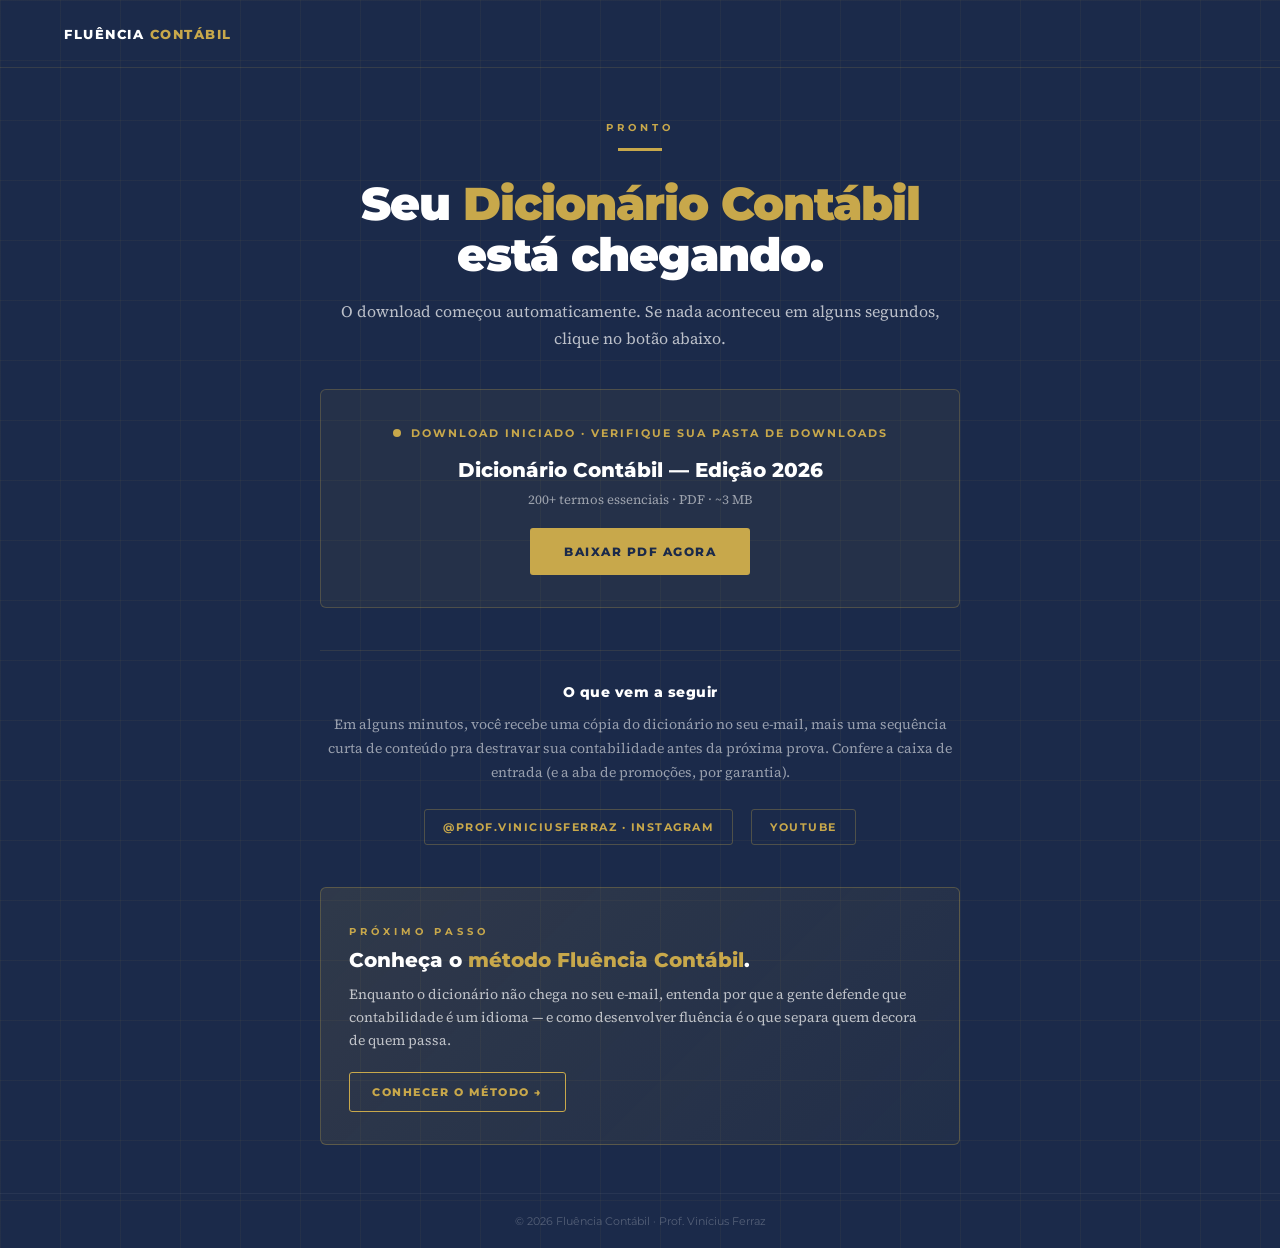
==== obrigado.html @ 4c520768 "Initial commit: LP dicionário contábil + página de obrigado" ====
<!DOCTYPE html>
<html lang="pt-BR">
<head>
<meta charset="UTF-8">
<meta name="viewport" content="width=device-width,initial-scale=1.0">
<meta name="robots" content="noindex,nofollow">
<title>Seu Dicionário Contábil — Download em andamento</title>
<link href="https://fonts.googleapis.com/css2?family=Montserrat:wght@400;500;600;700;800;900&family=Source+Serif+4:ital,wght@0,300;0,400;0,600;1,300;1,400&display=swap" rel="stylesheet">
<style>
:root{--azul:#1B2A4A;--azul-med:#2A3F6F;--dourado:#C8A84B;--dourado-esc:#A68A3E;--cream:#FBF6E9;--branco:#FFFFFF;}
*,*::before,*::after{margin:0;padding:0;box-sizing:border-box;}
html,body{height:100%;}
body{font-family:'Montserrat',sans-serif;background:var(--azul);color:var(--branco);min-height:100vh;display:flex;flex-direction:column;background-image:linear-gradient(rgba(200,168,75,0.05) 1px,transparent 1px),linear-gradient(90deg,rgba(200,168,75,0.05) 1px,transparent 1px);background-size:60px 60px;}
@keyframes blink{0%,100%{opacity:1}50%{opacity:0.3}}
@keyframes spin{to{transform:rotate(360deg)}}
header{padding:24px 5%;border-bottom:1px solid rgba(200,168,75,0.15);}
header strong{font-size:13px;font-weight:800;letter-spacing:1.5px;text-transform:uppercase;}
header span{color:var(--dourado);}
main{flex:1;display:flex;align-items:center;justify-content:center;padding:48px 5%;}
.box{max-width:640px;width:100%;text-align:center;}
.lbl{display:inline-block;font-size:10px;font-weight:700;letter-spacing:4px;text-transform:uppercase;color:var(--dourado);margin-bottom:14px;}
.bar{width:44px;height:3px;background:var(--dourado);margin:0 auto 28px;}
h1{font-size:clamp(28px,4vw,46px);font-weight:900;line-height:1.1;letter-spacing:-1px;margin-bottom:18px;}
h1 em{font-style:normal;color:var(--dourado);}
.lead{font-size:16px;line-height:1.7;color:rgba(255,255,255,0.7);font-family:'Source Serif 4',serif;margin-bottom:36px;}
.dl-card{background:rgba(200,168,75,0.06);border:1px solid rgba(200,168,75,0.25);border-radius:6px;padding:32px 28px;margin-bottom:36px;}
.dl-status{display:inline-flex;align-items:center;gap:10px;font-size:11px;font-weight:700;letter-spacing:2px;text-transform:uppercase;color:var(--dourado);margin-bottom:18px;}
.spinner{width:14px;height:14px;border:2px solid rgba(200,168,75,0.3);border-top-color:var(--dourado);border-radius:50%;animation:spin 0.7s linear infinite;}
.dot{width:8px;height:8px;background:var(--dourado);border-radius:50%;animation:blink 1.2s infinite;}
.dl-card h2{font-size:20px;font-weight:800;margin-bottom:8px;}
.dl-card p{font-size:13px;color:rgba(255,255,255,0.55);font-family:'Source Serif 4',serif;line-height:1.6;}
.btn{display:inline-block;background:var(--dourado);color:var(--azul);padding:14px 32px;font-size:12px;font-weight:800;letter-spacing:1.5px;text-transform:uppercase;text-decoration:none;border-radius:3px;border:2px solid var(--dourado);transition:all 0.2s;margin-top:18px;cursor:pointer;}
.btn:hover{background:var(--dourado-esc);border-color:var(--dourado-esc);transform:translateY(-2px);box-shadow:0 8px 24px rgba(200,168,75,0.3);}
.next{margin-top:42px;padding-top:32px;border-top:1px solid rgba(200,168,75,0.12);}
.next h3{font-size:14px;font-weight:800;letter-spacing:0.5px;margin-bottom:12px;color:var(--branco);}
.next p{font-size:14px;line-height:1.7;color:rgba(255,255,255,0.55);font-family:'Source Serif 4',serif;}
.socials{margin-top:24px;display:flex;justify-content:center;gap:18px;}
.socials a{font-size:11px;font-weight:700;letter-spacing:1.5px;text-transform:uppercase;color:var(--dourado);text-decoration:none;border:1px solid rgba(200,168,75,0.3);padding:10px 18px;border-radius:3px;transition:all 0.2s;}
.socials a:hover{background:rgba(200,168,75,0.1);}
.method{margin-top:42px;padding:32px 28px;background:linear-gradient(135deg,rgba(200,168,75,0.12) 0%,rgba(200,168,75,0.04) 100%);border:1px solid rgba(200,168,75,0.3);border-radius:6px;text-align:left;}
.method .lbl{margin-bottom:10px;}
.method h3{font-size:20px;font-weight:800;line-height:1.25;margin-bottom:10px;color:var(--branco);}
.method h3 em{font-style:normal;color:var(--dourado);}
.method p{font-size:14px;line-height:1.65;color:rgba(255,255,255,0.7);font-family:'Source Serif 4',serif;margin-bottom:20px;}
.method .btn-o{display:inline-flex;align-items:center;gap:10px;background:transparent;color:var(--dourado);padding:12px 22px;font-size:11px;font-weight:800;letter-spacing:1.5px;text-transform:uppercase;text-decoration:none;border-radius:3px;border:1.5px solid var(--dourado);transition:all 0.2s;font-family:'Montserrat',sans-serif;}
.method .btn-o:hover{background:var(--dourado);color:var(--azul);transform:translateY(-2px);box-shadow:0 8px 20px rgba(200,168,75,0.25);}
footer{padding:20px 5%;text-align:center;font-size:11px;color:rgba(255,255,255,0.25);border-top:1px solid rgba(255,255,255,0.05);}
</style>
</head>
<body>

<header>
  <strong>Fluência <span>Contábil</span></strong>
</header>

<main>
  <div class="box">
    <span class="lbl">Pronto</span>
    <div class="bar"></div>
    <h1>Seu <em>Dicionário Contábil</em> está chegando.</h1>
    <p class="lead">O download começou automaticamente. Se nada aconteceu em alguns segundos, clique no botão abaixo.</p>

    <div class="dl-card">
      <div class="dl-status" id="status"><span class="spinner"></span>Iniciando download...</div>
      <h2>Dicionário Contábil — Edição 2026</h2>
      <p>200+ termos essenciais · PDF · ~3 MB</p>
      <a id="dl" class="btn" href="Dicionario_Contabil_Fluencia.pdf" download="Dicionario_Contabil_Fluencia.pdf">Baixar PDF agora</a>
    </div>

    <div class="next">
      <h3>O que vem a seguir</h3>
      <p>Em alguns minutos, você recebe uma cópia do dicionário no seu e-mail, mais uma sequência curta de conteúdo pra destravar sua contabilidade antes da próxima prova. Confere a caixa de entrada (e a aba de promoções, por garantia).</p>
      <div class="socials">
        <a href="https://www.instagram.com/prof.viniciusferraz" target="_blank" rel="noopener">@prof.viniciusferraz · Instagram</a>
        <a href="https://www.youtube.com/@prof.viniciusferraz" target="_blank" rel="noopener">YouTube</a>
      </div>
    </div>

    <div class="method">
      <span class="lbl">Próximo passo</span>
      <h3>Conheça o <em>método Fluência Contábil</em>.</h3>
      <p>Enquanto o dicionário não chega no seu e-mail, entenda por que a gente defende que contabilidade é um idioma — e como desenvolver fluência é o que separa quem decora de quem passa.</p>
      <a href="https://fluenciacontabil.com.br/" target="_blank" rel="noopener" class="btn-o">Conhecer o método →</a>
    </div>
  </div>
</main>

<footer>© 2026 Fluência Contábil · Prof. Vinícius Ferraz</footer>

<script>
/* Dispara o download automaticamente após 600ms (dá tempo da página renderizar) */
window.addEventListener('load', function(){
  setTimeout(function(){
    var dl = document.getElementById('dl');
    if (!dl) return;
    /* clique programático no link com atributo download */
    dl.click();
    var s = document.getElementById('status');
    if (s) s.innerHTML = '<span class="dot"></span>Download iniciado · Verifique sua pasta de Downloads';
  }, 600);
});

/* Tracking opcional (Pixel/GA) — confirma a conversão na página de obrigado */
try { if (window.fbq) fbq('track', 'CompleteRegistration'); } catch(e){}
try { if (window.gtag) gtag('event', 'sign_up', {method:'LP_Dicionario'}); } catch(e){}
</script>

</body>
</html>
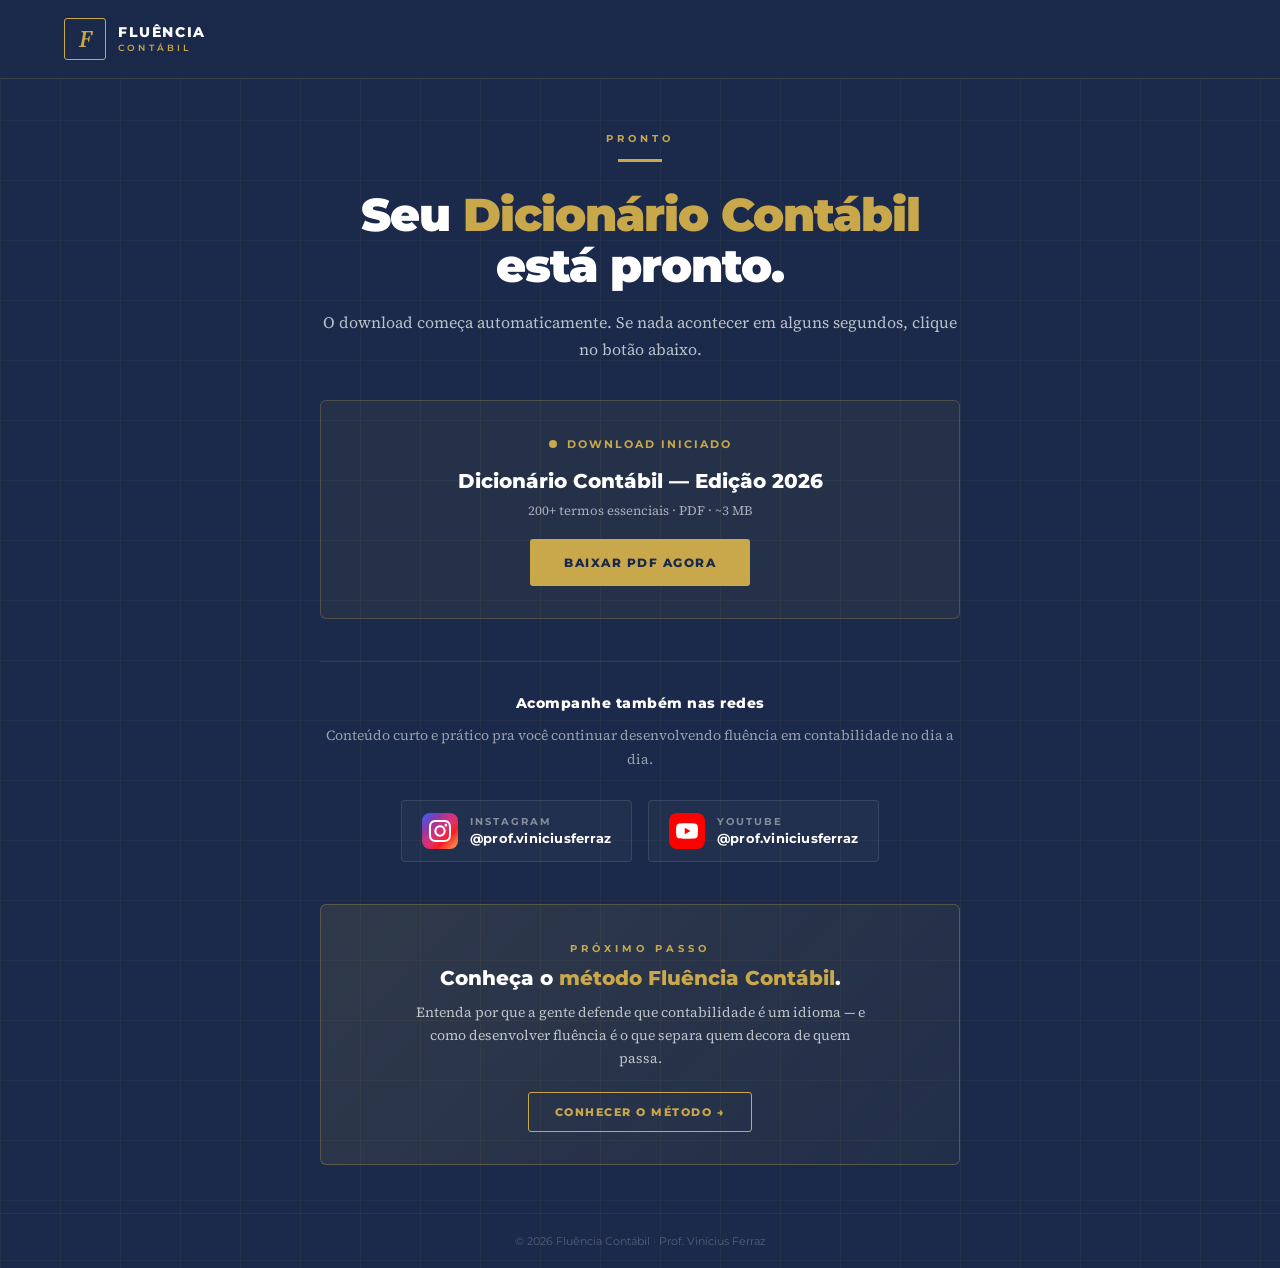
==== commit fccb7f6c: "Rework obrigado.html: novo header, CTA WhatsApp pós-download, sociais melhores e PDF placeholder" ====
--- a/obrigado.html
+++ b/obrigado.html
@@ -13,9 +13,16 @@
 body{font-family:'Montserrat',sans-serif;background:var(--azul);color:var(--branco);min-height:100vh;display:flex;flex-direction:column;background-image:linear-gradient(rgba(200,168,75,0.05) 1px,transparent 1px),linear-gradient(90deg,rgba(200,168,75,0.05) 1px,transparent 1px);background-size:60px 60px;}
 @keyframes blink{0%,100%{opacity:1}50%{opacity:0.3}}
 @keyframes spin{to{transform:rotate(360deg)}}
-header{padding:24px 5%;border-bottom:1px solid rgba(200,168,75,0.15);}
-header strong{font-size:13px;font-weight:800;letter-spacing:1.5px;text-transform:uppercase;}
-header span{color:var(--dourado);}
+@keyframes fadeSwap{from{opacity:0;transform:translateY(8px)}to{opacity:1;transform:translateY(0)}}
+
+/* ── HEADER (logo igual ao da LP principal) ── */
+header{background:rgba(27,42,74,0.98);backdrop-filter:blur(12px);border-bottom:1px solid rgba(200,168,75,0.2);padding:18px 5%;display:flex;align-items:center;}
+.logo{text-decoration:none;display:flex;align-items:center;gap:12px;}
+.logo-mark{width:42px;height:42px;background:var(--azul);border:1.5px solid var(--dourado);border-radius:3px;display:flex;align-items:center;justify-content:center;font-family:'Source Serif 4',serif;font-weight:600;font-style:italic;color:var(--dourado);font-size:24px;line-height:1;}
+.logo-txt{display:flex;flex-direction:column;line-height:1.1;}
+.logo-txt .n1{font-size:14px;font-weight:800;letter-spacing:1.6px;text-transform:uppercase;color:var(--branco);}
+.logo-txt .n2{font-size:9px;font-weight:600;letter-spacing:3.2px;text-transform:uppercase;color:var(--dourado);margin-top:3px;}
+
 main{flex:1;display:flex;align-items:center;justify-content:center;padding:48px 5%;}
 .box{max-width:640px;width:100%;text-align:center;}
 .lbl{display:inline-block;font-size:10px;font-weight:700;letter-spacing:4px;text-transform:uppercase;color:var(--dourado);margin-bottom:14px;}
@@ -23,63 +30,140 @@
 h1{font-size:clamp(28px,4vw,46px);font-weight:900;line-height:1.1;letter-spacing:-1px;margin-bottom:18px;}
 h1 em{font-style:normal;color:var(--dourado);}
 .lead{font-size:16px;line-height:1.7;color:rgba(255,255,255,0.7);font-family:'Source Serif 4',serif;margin-bottom:36px;}
-.dl-card{background:rgba(200,168,75,0.06);border:1px solid rgba(200,168,75,0.25);border-radius:6px;padding:32px 28px;margin-bottom:36px;}
-.dl-status{display:inline-flex;align-items:center;gap:10px;font-size:11px;font-weight:700;letter-spacing:2px;text-transform:uppercase;color:var(--dourado);margin-bottom:18px;}
+
+/* ── CARD (dois estados: download e whatsapp) ── */
+.card{background:rgba(200,168,75,0.06);border:1px solid rgba(200,168,75,0.25);border-radius:6px;padding:32px 28px;margin-bottom:36px;animation:fadeSwap 0.4s ease;}
+.card.hidden{display:none;}
+.card-status{display:inline-flex;align-items:center;gap:10px;font-size:11px;font-weight:700;letter-spacing:2px;text-transform:uppercase;color:var(--dourado);margin-bottom:18px;}
 .spinner{width:14px;height:14px;border:2px solid rgba(200,168,75,0.3);border-top-color:var(--dourado);border-radius:50%;animation:spin 0.7s linear infinite;}
 .dot{width:8px;height:8px;background:var(--dourado);border-radius:50%;animation:blink 1.2s infinite;}
-.dl-card h2{font-size:20px;font-weight:800;margin-bottom:8px;}
-.dl-card p{font-size:13px;color:rgba(255,255,255,0.55);font-family:'Source Serif 4',serif;line-height:1.6;}
+.check{width:16px;height:16px;color:var(--dourado);}
+.card h2{font-size:20px;font-weight:800;margin-bottom:8px;}
+.card h2 em{font-style:normal;color:var(--dourado);}
+.card p{font-size:13px;color:rgba(255,255,255,0.6);font-family:'Source Serif 4',serif;line-height:1.6;}
 .btn{display:inline-block;background:var(--dourado);color:var(--azul);padding:14px 32px;font-size:12px;font-weight:800;letter-spacing:1.5px;text-transform:uppercase;text-decoration:none;border-radius:3px;border:2px solid var(--dourado);transition:all 0.2s;margin-top:18px;cursor:pointer;}
 .btn:hover{background:var(--dourado-esc);border-color:var(--dourado-esc);transform:translateY(-2px);box-shadow:0 8px 24px rgba(200,168,75,0.3);}
+
+/* Estado WhatsApp (segundo card) */
+#wppCard{background:linear-gradient(135deg,rgba(37,211,102,0.10) 0%,rgba(200,168,75,0.05) 100%);border-color:rgba(37,211,102,0.4);}
+#wppCard .card-status{color:#25D366;}
+.wpp-ico{width:56px;height:56px;margin:0 auto 18px;background:#25D366;border-radius:50%;display:flex;align-items:center;justify-content:center;box-shadow:0 8px 24px rgba(37,211,102,0.35);}
+.wpp-ico svg{width:32px;height:32px;color:#fff;}
+#wppCard h2{font-size:22px;line-height:1.3;margin-bottom:12px;}
+#wppCard p{font-size:14px;color:rgba(255,255,255,0.72);margin-bottom:8px;}
+.wpp-btn{display:inline-flex;align-items:center;gap:12px;background:#25D366;color:#fff;padding:15px 30px;font-size:13px;font-weight:800;letter-spacing:1px;text-transform:uppercase;text-decoration:none;border-radius:3px;border:2px solid #25D366;transition:all 0.2s;margin-top:20px;}
+.wpp-btn:hover{background:#1ebe57;border-color:#1ebe57;transform:translateY(-2px);box-shadow:0 10px 28px rgba(37,211,102,0.35);}
+.wpp-btn svg{width:18px;height:18px;}
+.wpp-skip{display:block;margin-top:14px;font-size:11px;color:rgba(255,255,255,0.35);text-decoration:none;letter-spacing:1px;text-transform:uppercase;transition:color 0.2s;}
+.wpp-skip:hover{color:rgba(255,255,255,0.65);}
+
+/* ── NEXT / SOCIAIS ── */
 .next{margin-top:42px;padding-top:32px;border-top:1px solid rgba(200,168,75,0.12);}
 .next h3{font-size:14px;font-weight:800;letter-spacing:0.5px;margin-bottom:12px;color:var(--branco);}
 .next p{font-size:14px;line-height:1.7;color:rgba(255,255,255,0.55);font-family:'Source Serif 4',serif;}
-.socials{margin-top:24px;display:flex;justify-content:center;gap:18px;}
-.socials a{font-size:11px;font-weight:700;letter-spacing:1.5px;text-transform:uppercase;color:var(--dourado);text-decoration:none;border:1px solid rgba(200,168,75,0.3);padding:10px 18px;border-radius:3px;transition:all 0.2s;}
-.socials a:hover{background:rgba(200,168,75,0.1);}
-.method{margin-top:42px;padding:32px 28px;background:linear-gradient(135deg,rgba(200,168,75,0.12) 0%,rgba(200,168,75,0.04) 100%);border:1px solid rgba(200,168,75,0.3);border-radius:6px;text-align:left;}
+
+.socials{margin-top:28px;display:flex;justify-content:center;gap:16px;flex-wrap:wrap;}
+.social-btn{display:inline-flex;align-items:center;gap:12px;padding:12px 20px;border-radius:4px;background:rgba(255,255,255,0.03);border:1px solid rgba(255,255,255,0.1);text-decoration:none;transition:all 0.25s;min-width:210px;}
+.social-btn:hover{transform:translateY(-3px);background:rgba(255,255,255,0.06);box-shadow:0 10px 28px rgba(0,0,0,0.28);}
+.social-ico{width:36px;height:36px;border-radius:8px;display:flex;align-items:center;justify-content:center;flex-shrink:0;}
+.social-ico svg{width:22px;height:22px;color:#fff;}
+.social-ico.ig{background:linear-gradient(135deg,#405DE6 0%,#5851DB 12%,#833AB4 24%,#C13584 40%,#E1306C 56%,#FD1D1D 70%,#F56040 84%,#FCAF45 100%);}
+.social-ico.yt{background:#FF0000;}
+.social-txt{display:flex;flex-direction:column;text-align:left;line-height:1.2;}
+.social-net{font-size:10px;font-weight:700;letter-spacing:2px;text-transform:uppercase;color:rgba(255,255,255,0.45);}
+.social-handle{font-size:13px;font-weight:700;color:var(--branco);margin-top:3px;letter-spacing:0.2px;}
+.social-btn:hover .social-handle{color:var(--dourado);}
+
+/* ── MÉTODO ── */
+.method{margin-top:42px;padding:32px 28px;background:linear-gradient(135deg,rgba(200,168,75,0.12) 0%,rgba(200,168,75,0.04) 100%);border:1px solid rgba(200,168,75,0.3);border-radius:6px;text-align:center;}
 .method .lbl{margin-bottom:10px;}
-.method h3{font-size:20px;font-weight:800;line-height:1.25;margin-bottom:10px;color:var(--branco);}
+.method h3{font-size:20px;font-weight:800;line-height:1.3;margin-bottom:10px;color:var(--branco);}
 .method h3 em{font-style:normal;color:var(--dourado);}
-.method p{font-size:14px;line-height:1.65;color:rgba(255,255,255,0.7);font-family:'Source Serif 4',serif;margin-bottom:20px;}
-.method .btn-o{display:inline-flex;align-items:center;gap:10px;background:transparent;color:var(--dourado);padding:12px 22px;font-size:11px;font-weight:800;letter-spacing:1.5px;text-transform:uppercase;text-decoration:none;border-radius:3px;border:1.5px solid var(--dourado);transition:all 0.2s;font-family:'Montserrat',sans-serif;}
+.method p{font-size:14px;line-height:1.65;color:rgba(255,255,255,0.7);font-family:'Source Serif 4',serif;margin:0 auto 22px;max-width:460px;}
+.method .btn-o{display:inline-flex;align-items:center;gap:10px;background:transparent;color:var(--dourado);padding:12px 26px;font-size:11px;font-weight:800;letter-spacing:1.5px;text-transform:uppercase;text-decoration:none;border-radius:3px;border:1.5px solid var(--dourado);transition:all 0.2s;font-family:'Montserrat',sans-serif;}
 .method .btn-o:hover{background:var(--dourado);color:var(--azul);transform:translateY(-2px);box-shadow:0 8px 20px rgba(200,168,75,0.25);}
+
 footer{padding:20px 5%;text-align:center;font-size:11px;color:rgba(255,255,255,0.25);border-top:1px solid rgba(255,255,255,0.05);}
+
+/* ── MOBILE ── */
+@media(max-width:600px){
+  header{padding:14px 5%;}
+  .logo-mark{width:38px;height:38px;font-size:22px;}
+  .logo-txt .n1{font-size:12px;}
+  .logo-txt .n2{font-size:8px;}
+  .socials{flex-direction:column;align-items:center;}
+  .social-btn{width:100%;max-width:260px;}
+  .card,.method{padding:26px 20px;}
+}
 </style>
 </head>
 <body>
 
 <header>
-  <strong>Fluência <span>Contábil</span></strong>
+  <a class="logo" href="https://fluenciacontabil.com.br" target="_blank" rel="noopener">
+    <div class="logo-mark">F</div>
+    <div class="logo-txt">
+      <span class="n1">Fluência</span>
+      <span class="n2">Contábil</span>
+    </div>
+  </a>
 </header>
 
 <main>
   <div class="box">
     <span class="lbl">Pronto</span>
     <div class="bar"></div>
-    <h1>Seu <em>Dicionário Contábil</em> está chegando.</h1>
-    <p class="lead">O download começou automaticamente. Se nada aconteceu em alguns segundos, clique no botão abaixo.</p>
-
-    <div class="dl-card">
-      <div class="dl-status" id="status"><span class="spinner"></span>Iniciando download...</div>
+    <h1>Seu <em>Dicionário Contábil</em> está pronto.</h1>
+    <p class="lead">O download começa automaticamente. Se nada acontecer em alguns segundos, clique no botão abaixo.</p>
+
+    <!-- ESTADO 1: Download -->
+    <div class="card" id="dlCard">
+      <div class="card-status" id="status"><span class="spinner"></span>Iniciando download...</div>
       <h2>Dicionário Contábil — Edição 2026</h2>
       <p>200+ termos essenciais · PDF · ~3 MB</p>
       <a id="dl" class="btn" href="Dicionario_Contabil_Fluencia.pdf" download="Dicionario_Contabil_Fluencia.pdf">Baixar PDF agora</a>
     </div>
 
+    <!-- ESTADO 2: WhatsApp (substitui o card de download após baixar) -->
+    <div class="card hidden" id="wppCard">
+      <div class="card-status"><svg class="check" viewBox="0 0 24 24" fill="none" stroke="currentColor" stroke-width="3"><path d="M5 13l4 4L19 7"/></svg>Download concluído</div>
+      <div class="wpp-ico">
+        <svg viewBox="0 0 24 24" fill="currentColor"><path d="M17.472 14.382c-.297-.149-1.758-.867-2.03-.967-.273-.099-.471-.148-.67.15-.197.297-.767.966-.94 1.164-.173.199-.347.223-.644.075-.297-.15-1.255-.463-2.39-1.475-.883-.788-1.48-1.761-1.653-2.059-.173-.297-.018-.458.13-.606.134-.133.298-.347.446-.52.15-.174.2-.298.3-.497.099-.198.05-.371-.025-.52-.075-.149-.669-1.612-.916-2.207-.242-.579-.487-.5-.67-.51-.173-.008-.371-.01-.57-.01-.198 0-.52.074-.792.372-.272.297-1.04 1.016-1.04 2.479 0 1.462 1.065 2.875 1.213 3.074.149.198 2.096 3.2 5.077 4.487.709.306 1.262.489 1.694.625.712.227 1.36.195 1.871.118.571-.085 1.758-.719 2.006-1.413.248-.694.248-1.289.173-1.413-.074-.124-.272-.198-.57-.347m-5.421 7.403h-.004a9.87 9.87 0 01-5.031-1.378l-.361-.214-3.741.982.998-3.648-.235-.374a9.86 9.86 0 01-1.51-5.26c.001-5.45 4.436-9.884 9.888-9.884 2.64 0 5.122 1.03 6.988 2.898a9.825 9.825 0 012.893 6.994c-.003 5.45-4.437 9.884-9.885 9.884m8.413-18.297A11.815 11.815 0 0012.05 0C5.495 0 .16 5.335.157 11.892c0 2.096.547 4.142 1.588 5.945L.057 24l6.305-1.654a11.882 11.882 0 005.683 1.448h.005c6.554 0 11.89-5.335 11.893-11.893a11.821 11.821 0 00-3.48-8.413"/></svg>
+      </div>
+      <h2>Quer entrar no grupo <em>exclusivo</em> do lançamento?</h2>
+      <p>Vou abrir uma turma nova em breve. No grupo do WhatsApp você recebe antes de todo mundo as condições especiais, os bônus e a data de abertura das inscrições.</p>
+      <a class="wpp-btn" href="https://chat.whatsapp.com/KWIP2oAR7KgCSAPW1Lqgtm" target="_blank" rel="noopener">
+        <svg viewBox="0 0 24 24" fill="currentColor"><path d="M17.472 14.382c-.297-.149-1.758-.867-2.03-.967-.273-.099-.471-.148-.67.15-.197.297-.767.966-.94 1.164-.173.199-.347.223-.644.075-.297-.15-1.255-.463-2.39-1.475-.883-.788-1.48-1.761-1.653-2.059-.173-.297-.018-.458.13-.606.134-.133.298-.347.446-.52.15-.174.2-.298.3-.497.099-.198.05-.371-.025-.52-.075-.149-.669-1.612-.916-2.207-.242-.579-.487-.5-.67-.51-.173-.008-.371-.01-.57-.01-.198 0-.52.074-.792.372-.272.297-1.04 1.016-1.04 2.479 0 1.462 1.065 2.875 1.213 3.074.149.198 2.096 3.2 5.077 4.487.709.306 1.262.489 1.694.625.712.227 1.36.195 1.871.118.571-.085 1.758-.719 2.006-1.413.248-.694.248-1.289.173-1.413-.074-.124-.272-.198-.57-.347m-5.421 7.403h-.004a9.87 9.87 0 01-5.031-1.378l-.361-.214-3.741.982.998-3.648-.235-.374a9.86 9.86 0 01-1.51-5.26c.001-5.45 4.436-9.884 9.888-9.884 2.64 0 5.122 1.03 6.988 2.898a9.825 9.825 0 012.893 6.994c-.003 5.45-4.437 9.884-9.885 9.884m8.413-18.297A11.815 11.815 0 0012.05 0C5.495 0 .16 5.335.157 11.892c0 2.096.547 4.142 1.588 5.945L.057 24l6.305-1.654a11.882 11.882 0 005.683 1.448h.005c6.554 0 11.89-5.335 11.893-11.893a11.821 11.821 0 00-3.48-8.413"/></svg>
+        Entrar no grupo do WhatsApp
+      </a>
+      <a class="wpp-skip" href="#" id="skipWpp">Agora não, obrigado</a>
+    </div>
+
     <div class="next">
-      <h3>O que vem a seguir</h3>
-      <p>Em alguns minutos, você recebe uma cópia do dicionário no seu e-mail, mais uma sequência curta de conteúdo pra destravar sua contabilidade antes da próxima prova. Confere a caixa de entrada (e a aba de promoções, por garantia).</p>
+      <h3>Acompanhe também nas redes</h3>
+      <p>Conteúdo curto e prático pra você continuar desenvolvendo fluência em contabilidade no dia a dia.</p>
       <div class="socials">
-        <a href="https://www.instagram.com/prof.viniciusferraz" target="_blank" rel="noopener">@prof.viniciusferraz · Instagram</a>
-        <a href="https://www.youtube.com/@prof.viniciusferraz" target="_blank" rel="noopener">YouTube</a>
+        <a class="social-btn" href="https://www.instagram.com/prof.viniciusferraz" target="_blank" rel="noopener">
+          <span class="social-ico ig"><svg viewBox="0 0 24 24" fill="currentColor"><path d="M12 2.163c3.204 0 3.584.012 4.85.07 3.252.148 4.771 1.691 4.919 4.919.058 1.265.069 1.645.069 4.849 0 3.205-.012 3.584-.069 4.849-.149 3.225-1.664 4.771-4.919 4.919-1.266.058-1.644.07-4.85.07-3.204 0-3.584-.012-4.849-.07-3.26-.149-4.771-1.699-4.919-4.92-.058-1.265-.07-1.644-.07-4.849 0-3.204.013-3.583.07-4.849.149-3.227 1.664-4.771 4.919-4.919 1.266-.057 1.645-.069 4.849-.069zm0-2.163c-3.259 0-3.667.014-4.947.072-4.358.2-6.78 2.618-6.98 6.98-.059 1.281-.073 1.689-.073 4.948 0 3.259.014 3.668.072 4.948.2 4.358 2.618 6.78 6.98 6.98 1.281.058 1.689.072 4.948.072 3.259 0 3.668-.014 4.948-.072 4.354-.2 6.782-2.618 6.979-6.98.059-1.28.073-1.689.073-4.948 0-3.259-.014-3.667-.072-4.947-.196-4.354-2.617-6.78-6.979-6.98-1.281-.059-1.69-.073-4.949-.073zm0 5.838c-3.403 0-6.162 2.759-6.162 6.162s2.759 6.163 6.162 6.163 6.162-2.759 6.162-6.163c0-3.403-2.759-6.162-6.162-6.162zm0 10.162c-2.209 0-4-1.79-4-4 0-2.209 1.791-4 4-4s4 1.791 4 4c0 2.21-1.791 4-4 4zm6.406-11.845c-.796 0-1.441.645-1.441 1.44s.645 1.44 1.441 1.44c.795 0 1.439-.645 1.439-1.44s-.644-1.44-1.439-1.44z"/></svg></span>
+          <span class="social-txt">
+            <span class="social-net">Instagram</span>
+            <span class="social-handle">@prof.viniciusferraz</span>
+          </span>
+        </a>
+        <a class="social-btn" href="https://www.youtube.com/@prof.viniciusferraz" target="_blank" rel="noopener">
+          <span class="social-ico yt"><svg viewBox="0 0 24 24" fill="currentColor"><path d="M23.498 6.186a3.016 3.016 0 0 0-2.122-2.136C19.505 3.545 12 3.545 12 3.545s-7.505 0-9.377.505A3.017 3.017 0 0 0 .502 6.186C0 8.07 0 12 0 12s0 3.93.502 5.814a3.016 3.016 0 0 0 2.122 2.136c1.871.505 9.376.505 9.376.505s7.505 0 9.377-.505a3.015 3.015 0 0 0 2.122-2.136C24 15.93 24 12 24 12s0-3.93-.502-5.814zM9.545 15.568V8.432L15.818 12l-6.273 3.568z"/></svg></span>
+          <span class="social-txt">
+            <span class="social-net">YouTube</span>
+            <span class="social-handle">@prof.viniciusferraz</span>
+          </span>
+        </a>
       </div>
     </div>
 
     <div class="method">
       <span class="lbl">Próximo passo</span>
       <h3>Conheça o <em>método Fluência Contábil</em>.</h3>
-      <p>Enquanto o dicionário não chega no seu e-mail, entenda por que a gente defende que contabilidade é um idioma — e como desenvolver fluência é o que separa quem decora de quem passa.</p>
+      <p>Entenda por que a gente defende que contabilidade é um idioma — e como desenvolver fluência é o que separa quem decora de quem passa.</p>
       <a href="https://fluenciacontabil.com.br/" target="_blank" rel="noopener" class="btn-o">Conhecer o método →</a>
     </div>
   </div>
@@ -88,21 +172,59 @@
 <footer>© 2026 Fluência Contábil · Prof. Vinícius Ferraz</footer>
 
 <script>
-/* Dispara o download automaticamente após 600ms (dá tempo da página renderizar) */
-window.addEventListener('load', function(){
-  setTimeout(function(){
-    var dl = document.getElementById('dl');
-    if (!dl) return;
-    /* clique programático no link com atributo download */
-    dl.click();
-    var s = document.getElementById('status');
-    if (s) s.innerHTML = '<span class="dot"></span>Download iniciado · Verifique sua pasta de Downloads';
-  }, 600);
-});
-
-/* Tracking opcional (Pixel/GA) — confirma a conversão na página de obrigado */
-try { if (window.fbq) fbq('track', 'CompleteRegistration'); } catch(e){}
-try { if (window.gtag) gtag('event', 'sign_up', {method:'LP_Dicionario'}); } catch(e){}
+/**
+ * Fluxo:
+ *  1. Página carrega → aguarda 600ms → dispara o download automaticamente.
+ *  2. Após ~1.2s (dando tempo do navegador processar o download), o card de
+ *     download é substituído pelo card do grupo de WhatsApp.
+ *  3. O botão de download manual também dispara a troca (usuário que clicou
+ *     antes do auto-trigger).
+ */
+(function(){
+  var dl = document.getElementById('dl');
+  var dlCard = document.getElementById('dlCard');
+  var wppCard = document.getElementById('wppCard');
+  var status = document.getElementById('status');
+  var swapped = false;
+
+  function swapToWpp(){
+    if (swapped) return;
+    swapped = true;
+    if (status) status.innerHTML = '<span class="dot"></span>Download iniciado';
+    // Pequeno delay pro usuário perceber que baixou antes do swap
+    setTimeout(function(){
+      if (dlCard) dlCard.classList.add('hidden');
+      if (wppCard) wppCard.classList.remove('hidden');
+      // Tracking opcional (Pixel/GA4) — fica pronto pra quando instalar
+      try{if(window.fbq)fbq('track','Lead',{content_name:'Dicionario_Download'});}catch(e){}
+      try{if(window.gtag)gtag('event','file_download',{file_name:'Dicionario_Contabil_Fluencia.pdf'});}catch(e){}
+    }, 1200);
+  }
+
+  // Click manual no botão também troca o card
+  if (dl) {
+    dl.addEventListener('click', function(){
+      swapToWpp();
+    });
+  }
+
+  // Auto-trigger do download
+  window.addEventListener('load', function(){
+    setTimeout(function(){
+      if (!dl) return;
+      dl.click();
+    }, 600);
+  });
+
+  // "Agora não, obrigado" — esconde o card do WhatsApp
+  var skip = document.getElementById('skipWpp');
+  if (skip) {
+    skip.addEventListener('click', function(ev){
+      ev.preventDefault();
+      if (wppCard) wppCard.classList.add('hidden');
+    });
+  }
+})();
 </script>
 
 </body>
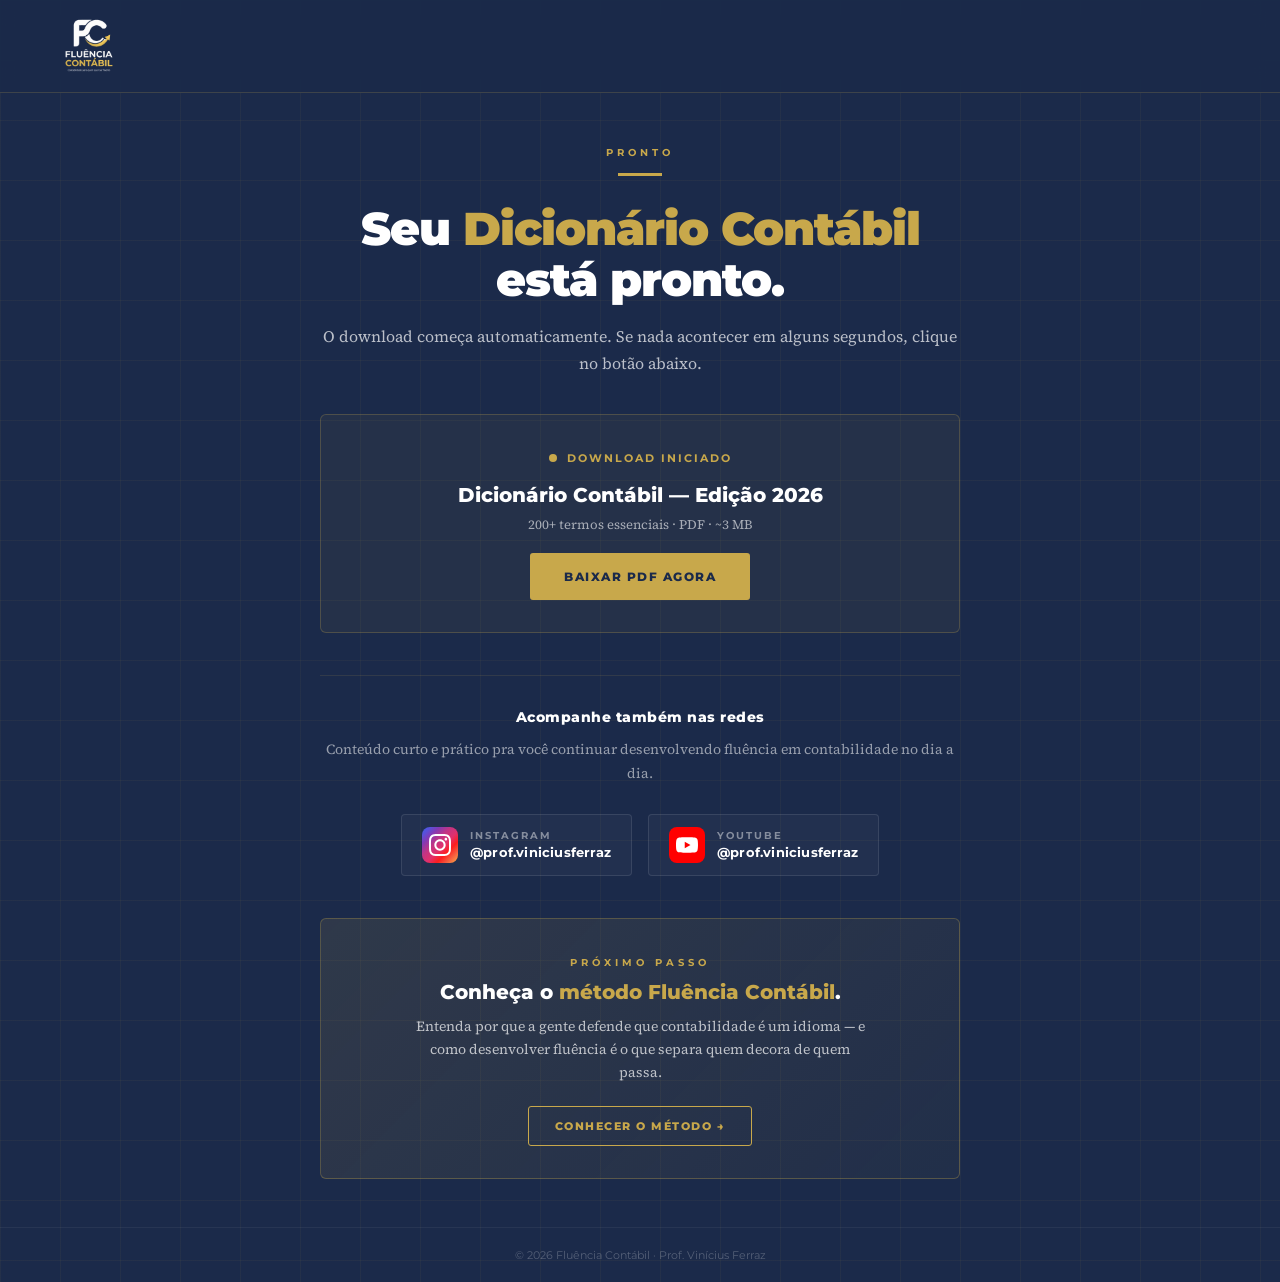
==== commit 0dd9532e: "Usa logo oficial (PNG BrancoDourado) no header da obrigado.html" ====
--- a/obrigado.html
+++ b/obrigado.html
@@ -15,13 +15,11 @@
 @keyframes spin{to{transform:rotate(360deg)}}
 @keyframes fadeSwap{from{opacity:0;transform:translateY(8px)}to{opacity:1;transform:translateY(0)}}
 
-/* ── HEADER (logo igual ao da LP principal) ── */
+/* ── HEADER ── */
 header{background:rgba(27,42,74,0.98);backdrop-filter:blur(12px);border-bottom:1px solid rgba(200,168,75,0.2);padding:18px 5%;display:flex;align-items:center;}
-.logo{text-decoration:none;display:flex;align-items:center;gap:12px;}
-.logo-mark{width:42px;height:42px;background:var(--azul);border:1.5px solid var(--dourado);border-radius:3px;display:flex;align-items:center;justify-content:center;font-family:'Source Serif 4',serif;font-weight:600;font-style:italic;color:var(--dourado);font-size:24px;line-height:1;}
-.logo-txt{display:flex;flex-direction:column;line-height:1.1;}
-.logo-txt .n1{font-size:14px;font-weight:800;letter-spacing:1.6px;text-transform:uppercase;color:var(--branco);}
-.logo-txt .n2{font-size:9px;font-weight:600;letter-spacing:3.2px;text-transform:uppercase;color:var(--dourado);margin-top:3px;}
+.logo{display:inline-flex;align-items:center;}
+.logo img{height:56px;width:auto;display:block;}
+@media(max-width:600px){.logo img{height:44px;}}
 
 main{flex:1;display:flex;align-items:center;justify-content:center;padding:48px 5%;}
 .box{max-width:640px;width:100%;text-align:center;}
@@ -88,9 +86,6 @@
 /* ── MOBILE ── */
 @media(max-width:600px){
   header{padding:14px 5%;}
-  .logo-mark{width:38px;height:38px;font-size:22px;}
-  .logo-txt .n1{font-size:12px;}
-  .logo-txt .n2{font-size:8px;}
   .socials{flex-direction:column;align-items:center;}
   .social-btn{width:100%;max-width:260px;}
   .card,.method{padding:26px 20px;}
@@ -101,11 +96,7 @@
 
 <header>
   <a class="logo" href="https://fluenciacontabil.com.br" target="_blank" rel="noopener">
-    <div class="logo-mark">F</div>
-    <div class="logo-txt">
-      <span class="n1">Fluência</span>
-      <span class="n2">Contábil</span>
-    </div>
+    <img src="logo.png" alt="Fluência Contábil">
   </a>
 </header>
 
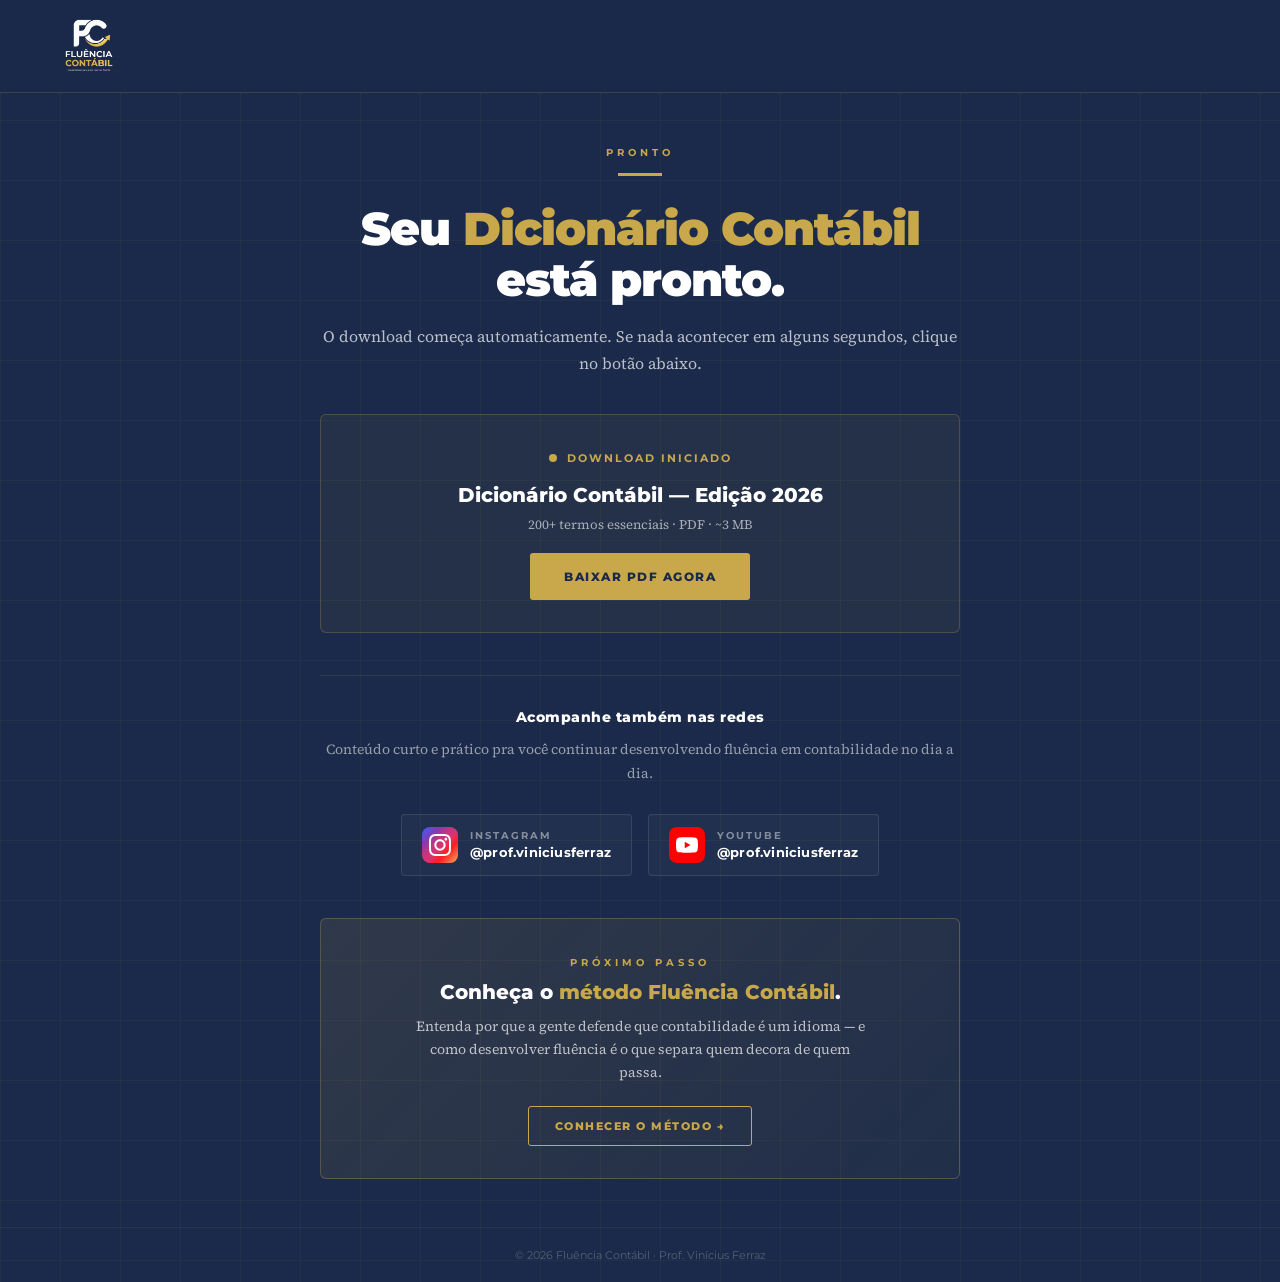
==== commit 74f1c2db: "feat: aplica Ondas 1+4+5 + CTA mobile (sync com site principal) Alinha a LP do dicionário com as mel" ====
--- a/obrigado.html
+++ b/obrigado.html
@@ -5,6 +5,8 @@
 <meta name="viewport" content="width=device-width,initial-scale=1.0">
 <meta name="robots" content="noindex,nofollow">
 <title>Seu Dicionário Contábil — Download em andamento</title>
+<link rel="preconnect" href="https://fonts.googleapis.com">
+<link rel="preconnect" href="https://fonts.gstatic.com" crossorigin>
 <link href="https://fonts.googleapis.com/css2?family=Montserrat:wght@400;500;600;700;800;900&family=Source+Serif+4:ital,wght@0,300;0,400;0,600;1,300;1,400&display=swap" rel="stylesheet">
 <style>
 :root{--azul:#1B2A4A;--azul-med:#2A3F6F;--dourado:#C8A84B;--dourado-esc:#A68A3E;--cream:#FBF6E9;--branco:#FFFFFF;}
@@ -90,13 +92,20 @@
   .social-btn{width:100%;max-width:260px;}
   .card,.method{padding:26px 20px;}
 }
+
+@media (prefers-reduced-motion: reduce){
+  *,*::before,*::after{
+    animation-duration:0.01ms !important;animation-iteration-count:1 !important;
+    transition-duration:0.01ms !important;scroll-behavior:auto !important;
+  }
+}
 </style>
 </head>
 <body>
 
 <header>
   <a class="logo" href="https://fluenciacontabil.com.br" target="_blank" rel="noopener">
-    <img src="logo.png" alt="Fluência Contábil">
+    <picture><source srcset="logo.webp" type="image/webp"><img src="logo.png" alt="Fluência Contábil" loading="eager" decoding="async"></picture>
   </a>
 </header>
 
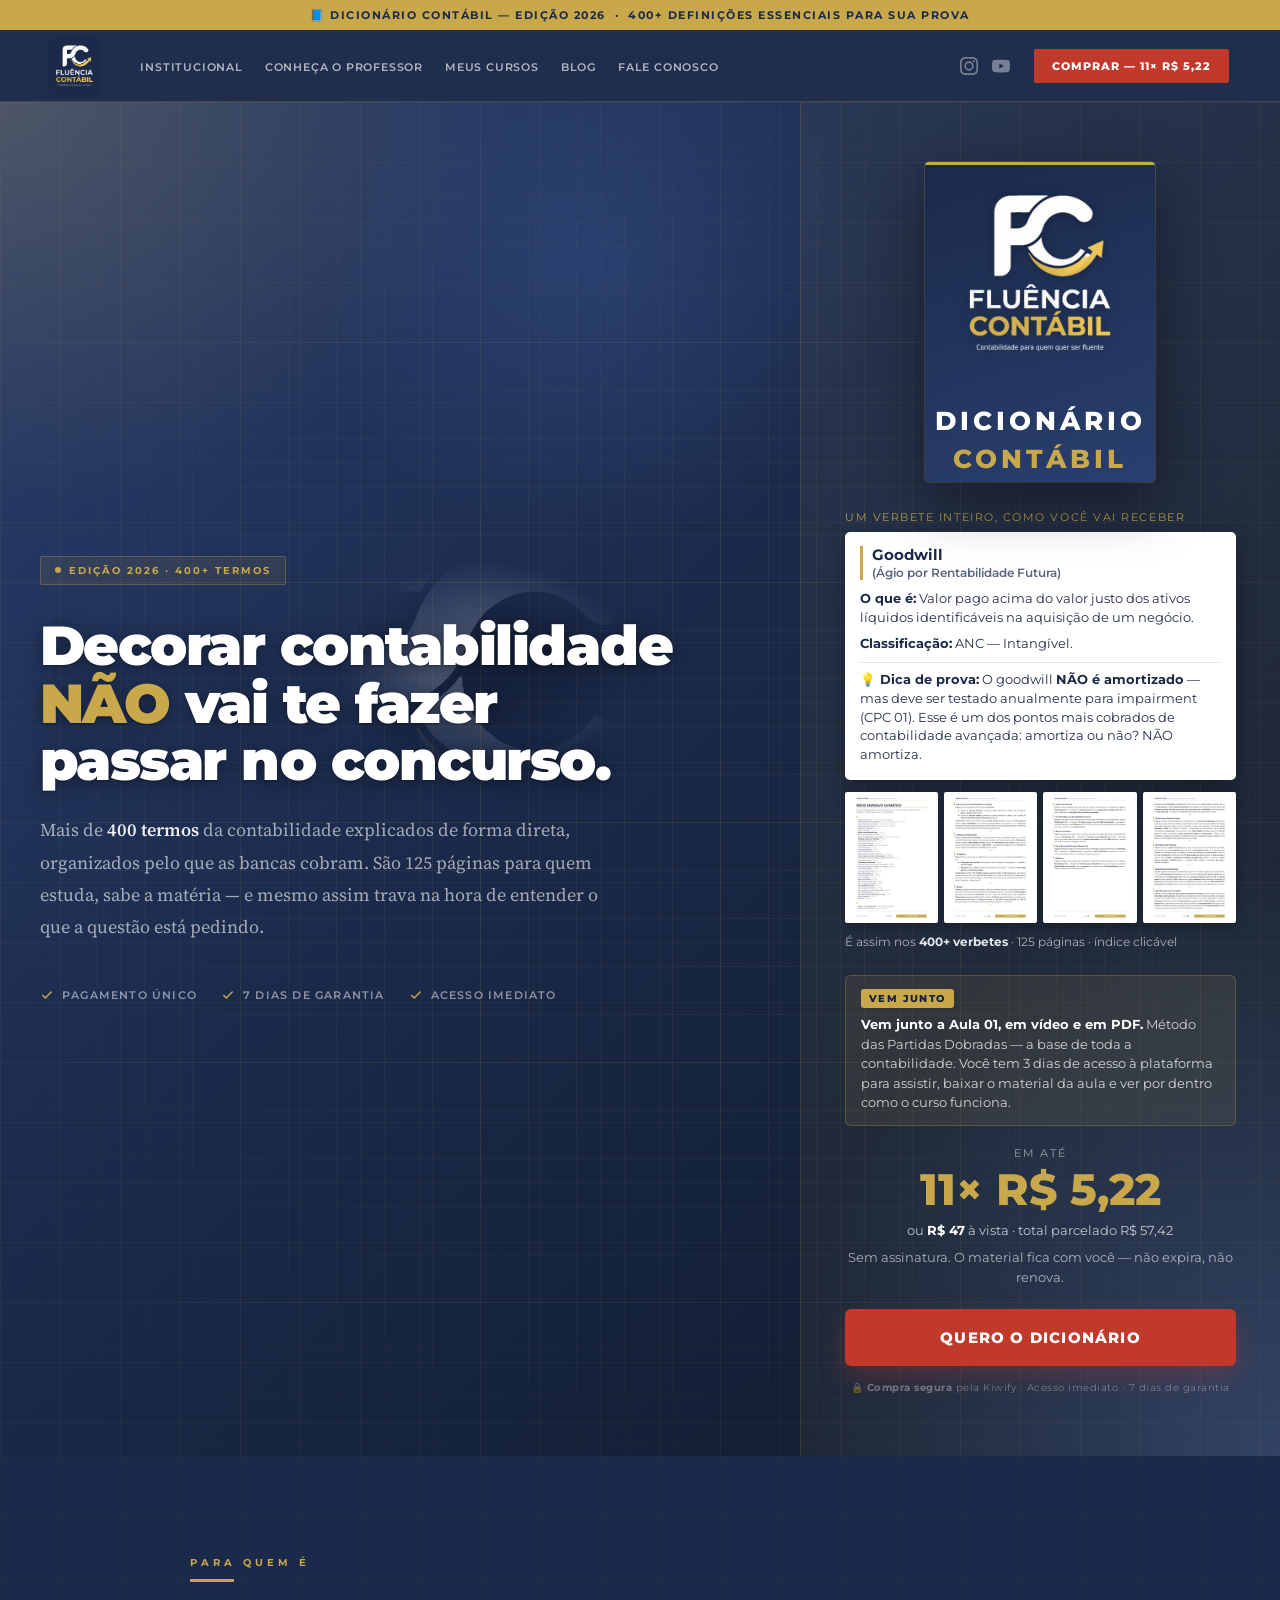
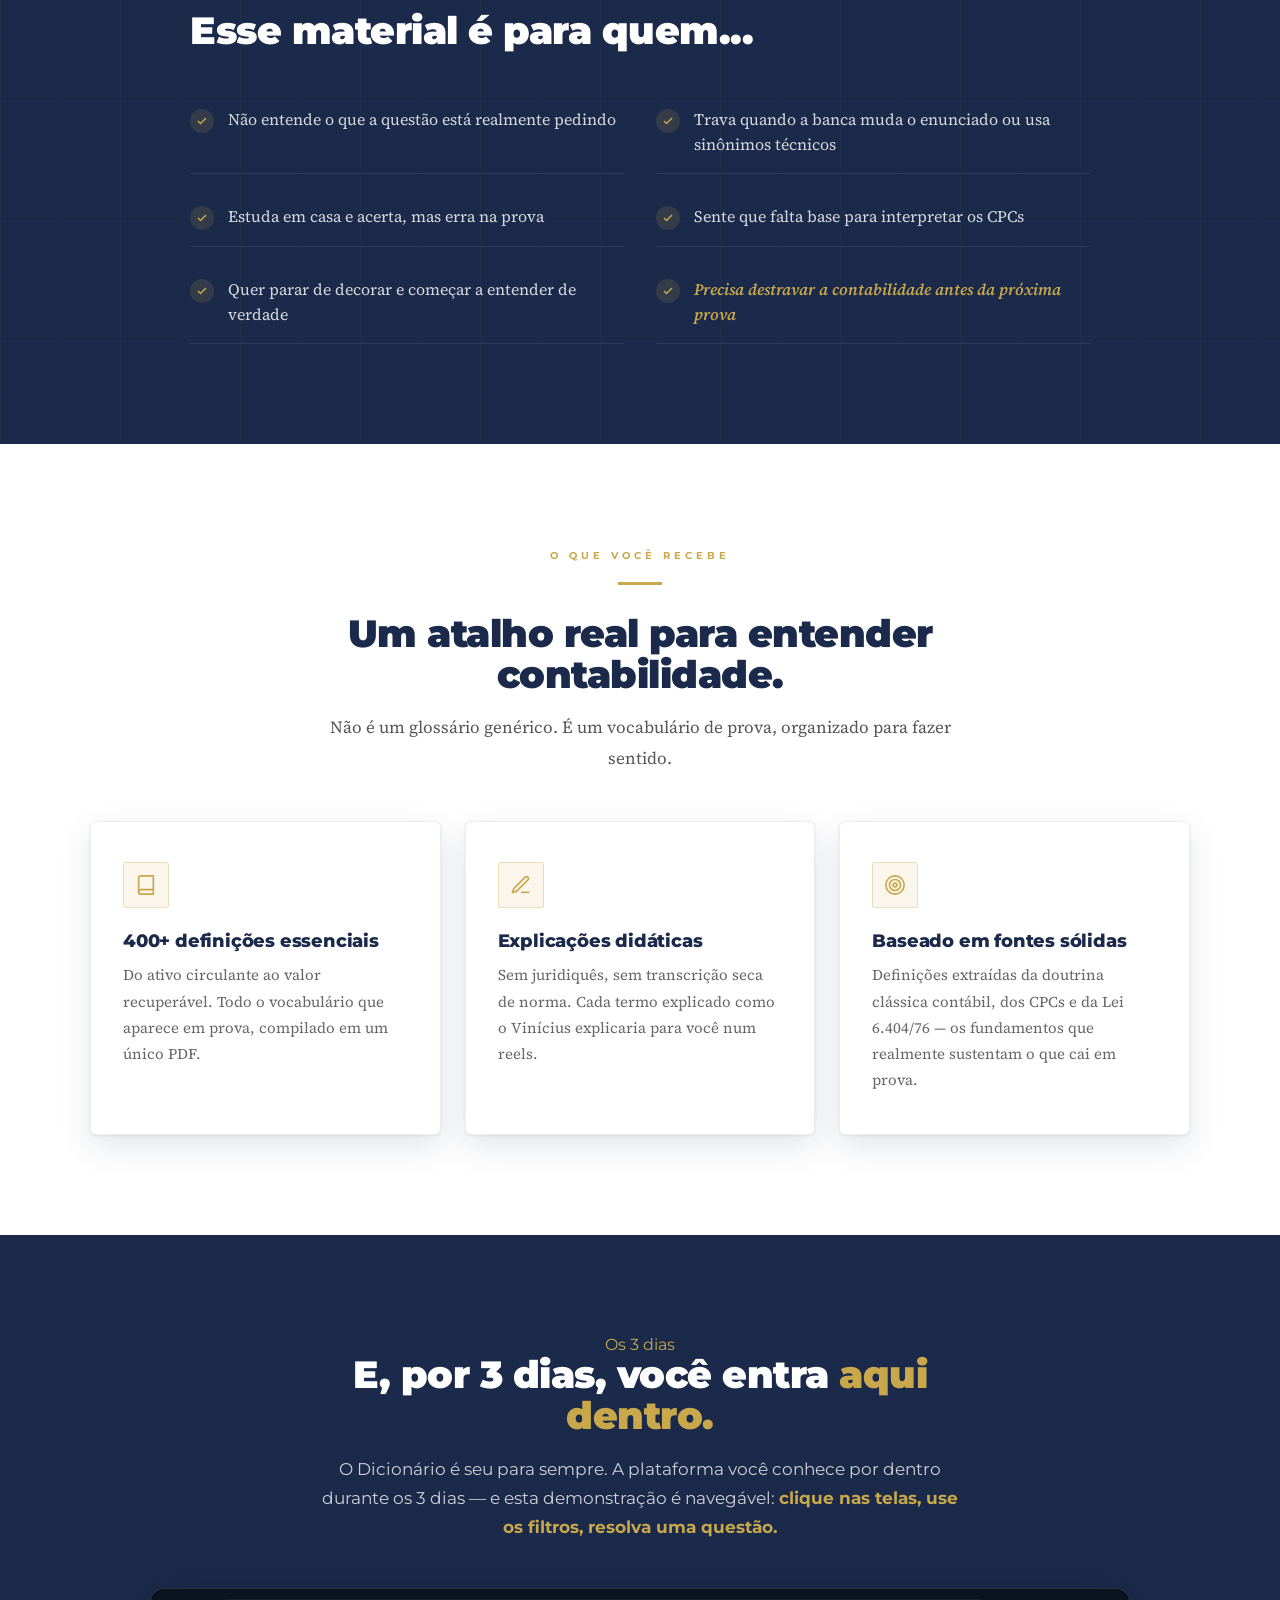
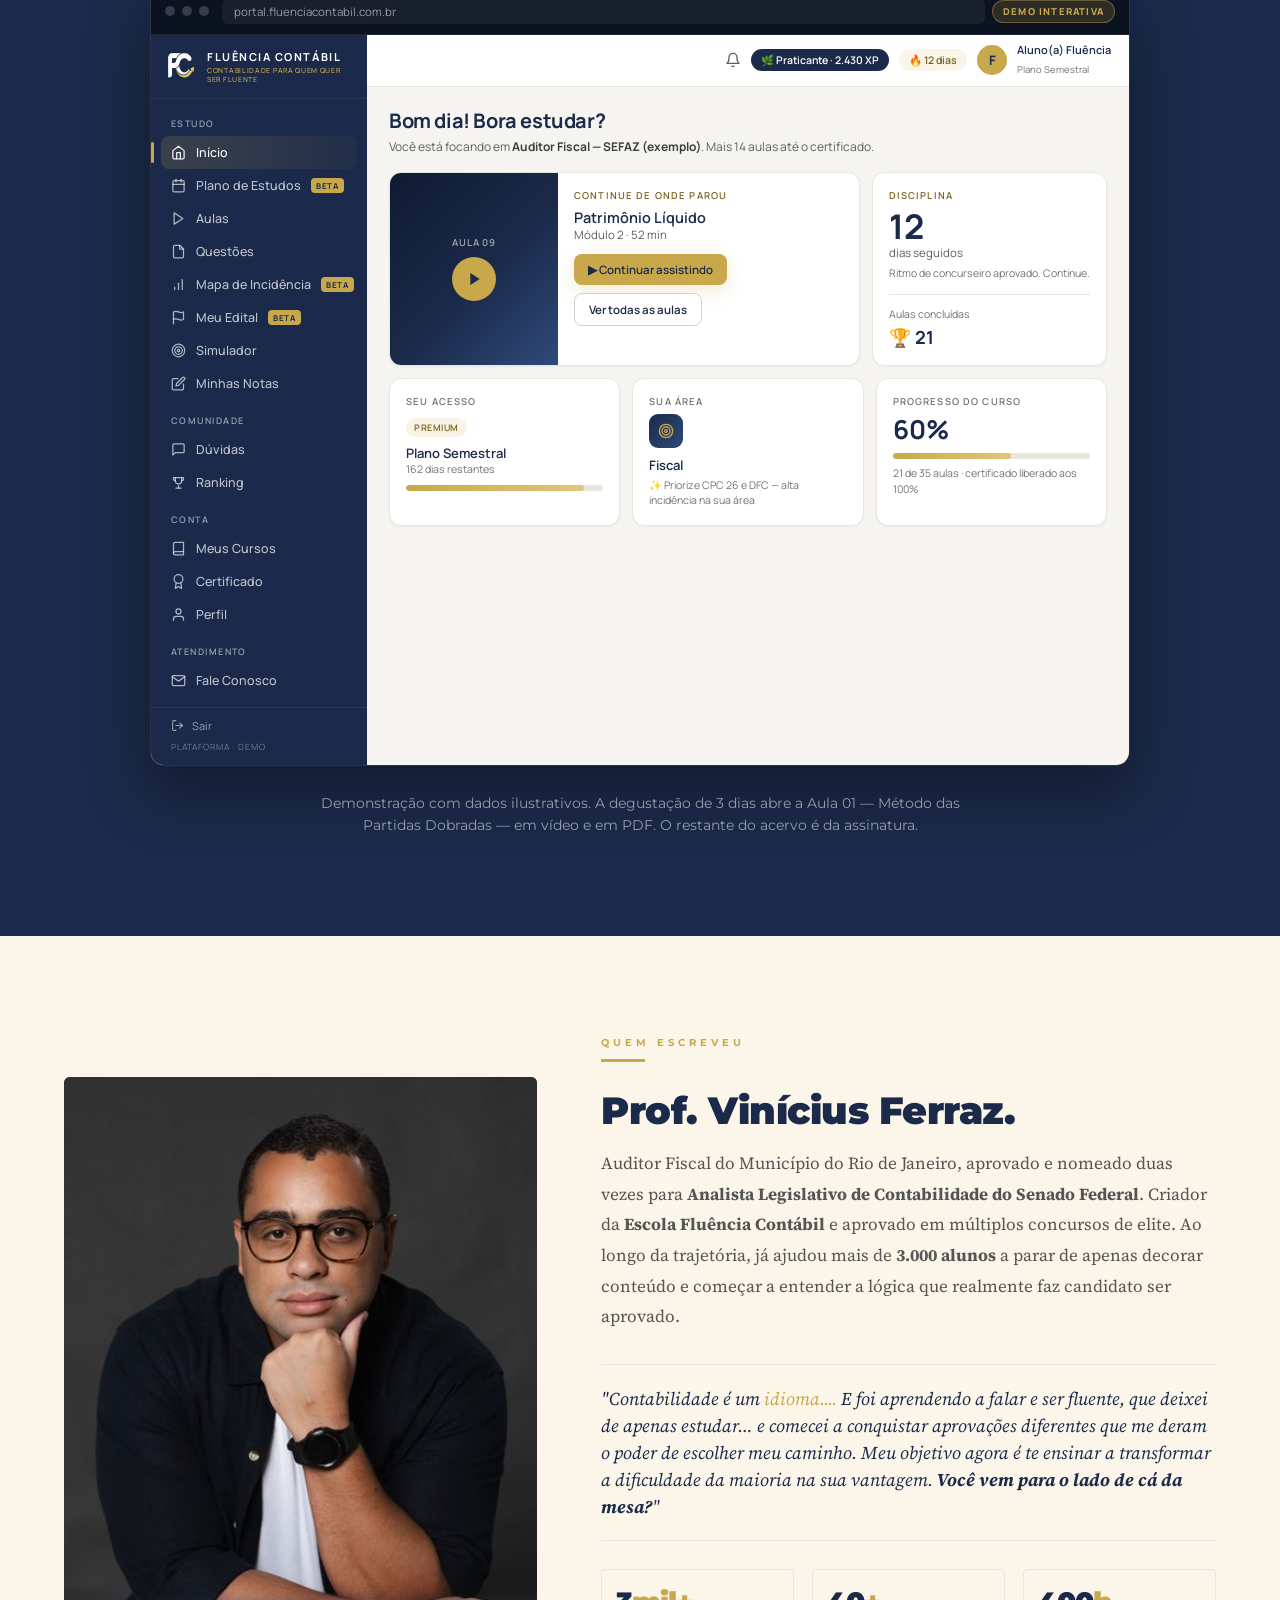
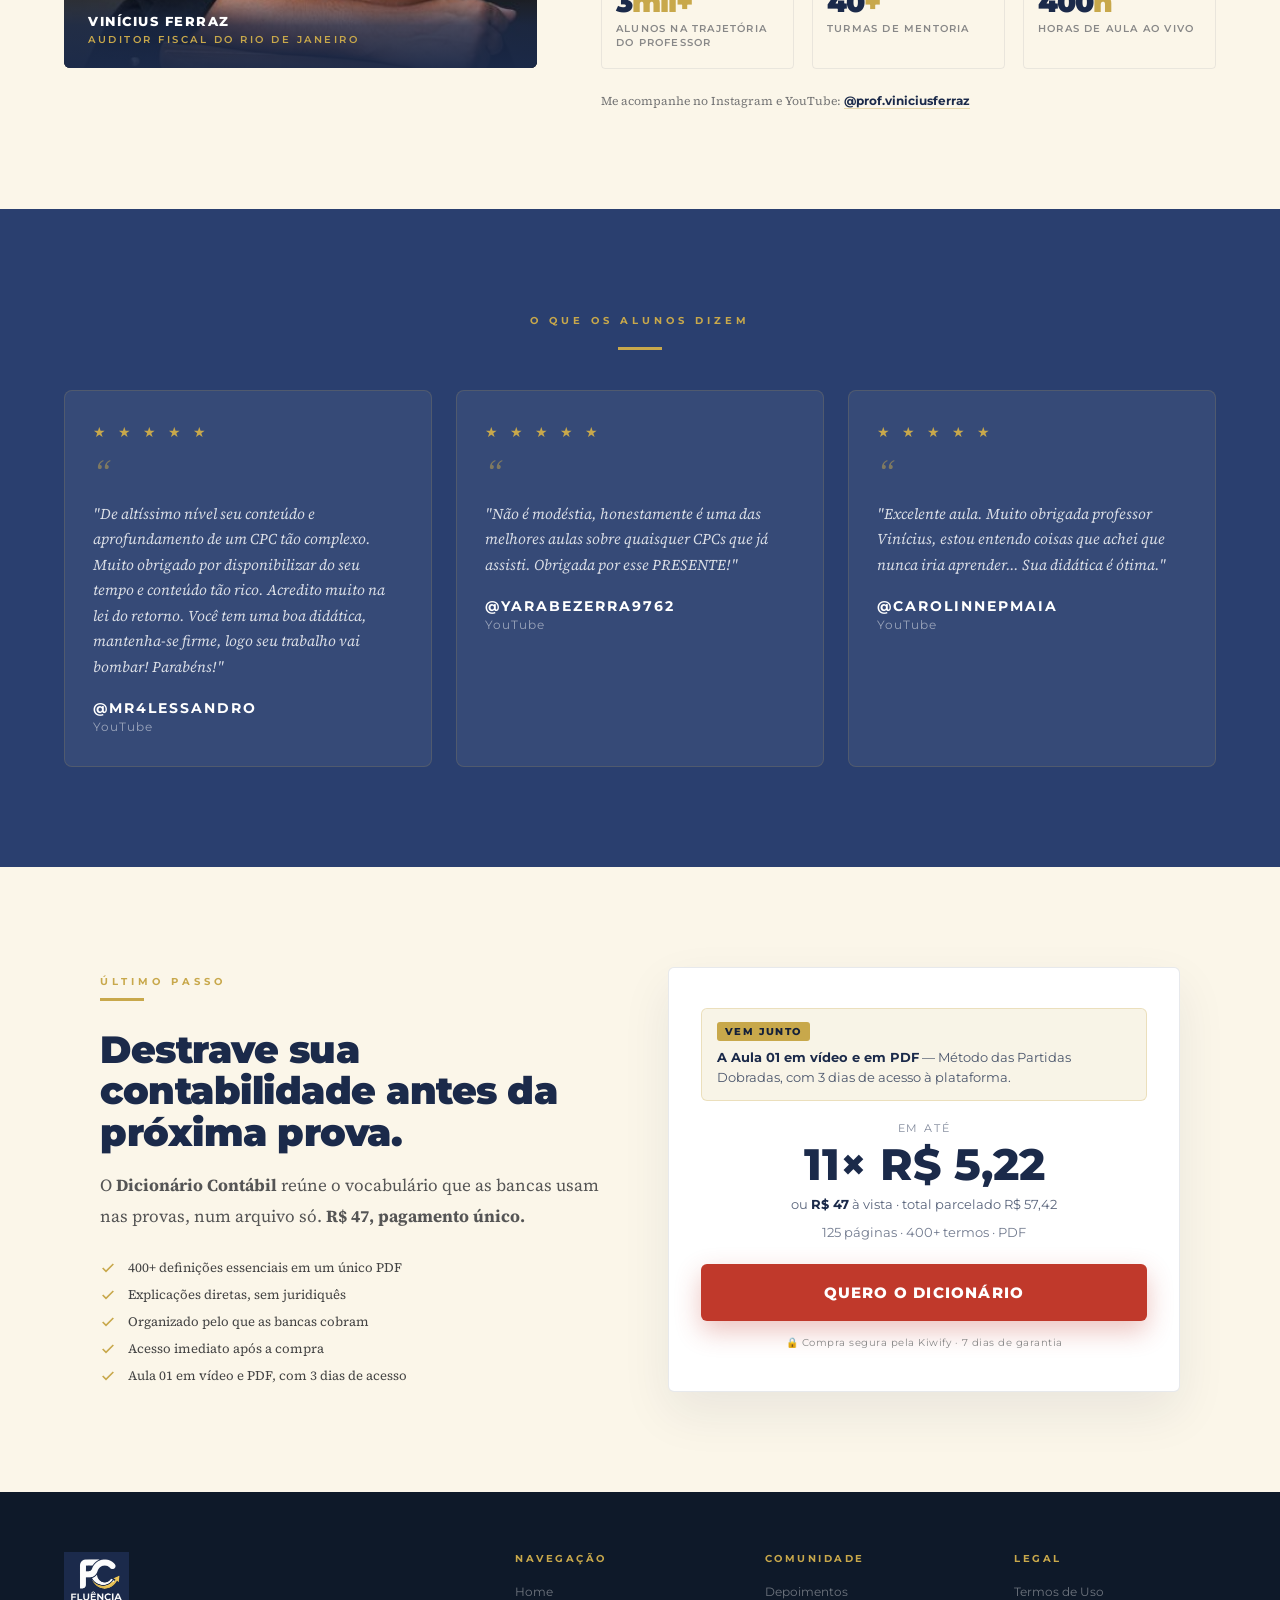
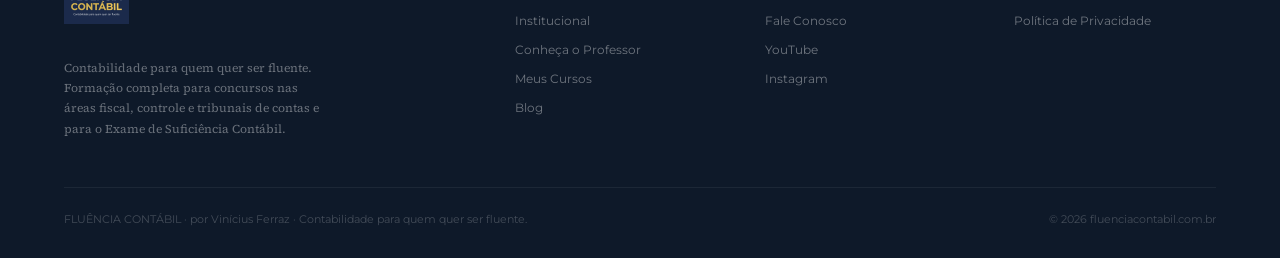
==== commit a3389d23: "lp(dicionario): a página de venda assume a raiz e o gratuito sai do ar O domínio vendia por R$ 47 o " ====
--- a/obrigado.html
+++ b/obrigado.html
@@ -1,231 +1,70 @@
 <!DOCTYPE html>
 <html lang="pt-BR">
 <head>
-<meta charset="UTF-8">
-<meta name="viewport" content="width=device-width,initial-scale=1.0">
-<meta name="robots" content="noindex,nofollow">
-<title>Seu Dicionário Contábil — Download em andamento</title>
-<link rel="preconnect" href="https://fonts.googleapis.com">
-<link rel="preconnect" href="https://fonts.gstatic.com" crossorigin>
-<link href="https://fonts.googleapis.com/css2?family=Montserrat:wght@400;500;600;700;800;900&family=Source+Serif+4:ital,wght@0,300;0,400;0,600;1,300;1,400&display=swap" rel="stylesheet">
+<meta charset="utf-8">
+<meta name="viewport" content="width=device-width, initial-scale=1">
+<title>Dicionário Contábil — Fluência Contábil</title>
+
+<!--
+  Esta página era o fim do funil gratuito: quem deixava o e-mail caía aqui e
+  baixava o Dicionário inteiro. O produto passou a ser vendido, o formulário
+  saiu do ar e o PDF saiu da raiz — mas o endereço continua circulando em
+  link compartilhado e no índice do Google.
+
+  Então ela não é apagada, é redirecionada: um 404 jogaria fora tráfego que
+  já chega procurando exatamente este material. Quem vier pelo caminho antigo
+  encontra a oferta, e ninguém encontra o arquivo.
+
+  O redirect é imediato; o texto abaixo só aparece se o JS estiver desligado.
+-->
+<meta http-equiv="refresh" content="0; url=/">
+<link rel="canonical" href="https://dicionario.fluenciacontabil.com.br/">
+<meta name="robots" content="noindex, follow">
+<link rel="icon" type="image/png" href="favicon.png">
+
 <style>
-:root{--azul:#1B2A4A;--azul-med:#2A3F6F;--dourado:#C8A84B;--dourado-esc:#A68A3E;--cream:#FBF6E9;--branco:#FFFFFF;}
-*,*::before,*::after{margin:0;padding:0;box-sizing:border-box;}
-html,body{height:100%;}
-body{font-family:'Montserrat',sans-serif;background:var(--azul);color:var(--branco);min-height:100vh;display:flex;flex-direction:column;background-image:linear-gradient(rgba(200,168,75,0.05) 1px,transparent 1px),linear-gradient(90deg,rgba(200,168,75,0.05) 1px,transparent 1px);background-size:60px 60px;}
-@keyframes blink{0%,100%{opacity:1}50%{opacity:0.3}}
-@keyframes spin{to{transform:rotate(360deg)}}
-@keyframes fadeSwap{from{opacity:0;transform:translateY(8px)}to{opacity:1;transform:translateY(0)}}
-
-/* ── HEADER ── */
-header{background:rgba(27,42,74,0.98);backdrop-filter:blur(12px);border-bottom:1px solid rgba(200,168,75,0.2);padding:18px 5%;display:flex;align-items:center;}
-.logo{display:inline-flex;align-items:center;}
-.logo img{height:56px;width:auto;display:block;}
-@media(max-width:600px){.logo img{height:44px;}}
-
-main{flex:1;display:flex;align-items:center;justify-content:center;padding:48px 5%;}
-.box{max-width:640px;width:100%;text-align:center;}
-.lbl{display:inline-block;font-size:10px;font-weight:700;letter-spacing:4px;text-transform:uppercase;color:var(--dourado);margin-bottom:14px;}
-.bar{width:44px;height:3px;background:var(--dourado);margin:0 auto 28px;}
-h1{font-size:clamp(28px,4vw,46px);font-weight:900;line-height:1.1;letter-spacing:-1px;margin-bottom:18px;}
-h1 em{font-style:normal;color:var(--dourado);}
-.lead{font-size:16px;line-height:1.7;color:rgba(255,255,255,0.7);font-family:'Source Serif 4',serif;margin-bottom:36px;}
-
-/* ── CARD (dois estados: download e whatsapp) ── */
-.card{background:rgba(200,168,75,0.06);border:1px solid rgba(200,168,75,0.25);border-radius:6px;padding:32px 28px;margin-bottom:36px;animation:fadeSwap 0.4s ease;}
-.card.hidden{display:none;}
-.card-status{display:inline-flex;align-items:center;gap:10px;font-size:11px;font-weight:700;letter-spacing:2px;text-transform:uppercase;color:var(--dourado);margin-bottom:18px;}
-.spinner{width:14px;height:14px;border:2px solid rgba(200,168,75,0.3);border-top-color:var(--dourado);border-radius:50%;animation:spin 0.7s linear infinite;}
-.dot{width:8px;height:8px;background:var(--dourado);border-radius:50%;animation:blink 1.2s infinite;}
-.check{width:16px;height:16px;color:var(--dourado);}
-.card h2{font-size:20px;font-weight:800;margin-bottom:8px;}
-.card h2 em{font-style:normal;color:var(--dourado);}
-.card p{font-size:13px;color:rgba(255,255,255,0.6);font-family:'Source Serif 4',serif;line-height:1.6;}
-.btn{display:inline-block;background:var(--dourado);color:var(--azul);padding:14px 32px;font-size:12px;font-weight:800;letter-spacing:1.5px;text-transform:uppercase;text-decoration:none;border-radius:3px;border:2px solid var(--dourado);transition:all 0.2s;margin-top:18px;cursor:pointer;}
-.btn:hover{background:var(--dourado-esc);border-color:var(--dourado-esc);transform:translateY(-2px);box-shadow:0 8px 24px rgba(200,168,75,0.3);}
-
-/* Estado WhatsApp (segundo card) */
-#wppCard{background:linear-gradient(135deg,rgba(37,211,102,0.10) 0%,rgba(200,168,75,0.05) 100%);border-color:rgba(37,211,102,0.4);}
-#wppCard .card-status{color:#25D366;}
-.wpp-ico{width:56px;height:56px;margin:0 auto 18px;background:#25D366;border-radius:50%;display:flex;align-items:center;justify-content:center;box-shadow:0 8px 24px rgba(37,211,102,0.35);}
-.wpp-ico svg{width:32px;height:32px;color:#fff;}
-#wppCard h2{font-size:22px;line-height:1.3;margin-bottom:12px;}
-#wppCard p{font-size:14px;color:rgba(255,255,255,0.72);margin-bottom:8px;}
-.wpp-btn{display:inline-flex;align-items:center;gap:12px;background:#25D366;color:#fff;padding:15px 30px;font-size:13px;font-weight:800;letter-spacing:1px;text-transform:uppercase;text-decoration:none;border-radius:3px;border:2px solid #25D366;transition:all 0.2s;margin-top:20px;}
-.wpp-btn:hover{background:#1ebe57;border-color:#1ebe57;transform:translateY(-2px);box-shadow:0 10px 28px rgba(37,211,102,0.35);}
-.wpp-btn svg{width:18px;height:18px;}
-.wpp-skip{display:block;margin-top:14px;font-size:11px;color:rgba(255,255,255,0.35);text-decoration:none;letter-spacing:1px;text-transform:uppercase;transition:color 0.2s;}
-.wpp-skip:hover{color:rgba(255,255,255,0.65);}
-
-/* ── NEXT / SOCIAIS ── */
-.next{margin-top:42px;padding-top:32px;border-top:1px solid rgba(200,168,75,0.12);}
-.next h3{font-size:14px;font-weight:800;letter-spacing:0.5px;margin-bottom:12px;color:var(--branco);}
-.next p{font-size:14px;line-height:1.7;color:rgba(255,255,255,0.55);font-family:'Source Serif 4',serif;}
-
-.socials{margin-top:28px;display:flex;justify-content:center;gap:16px;flex-wrap:wrap;}
-.social-btn{display:inline-flex;align-items:center;gap:12px;padding:12px 20px;border-radius:4px;background:rgba(255,255,255,0.03);border:1px solid rgba(255,255,255,0.1);text-decoration:none;transition:all 0.25s;min-width:210px;}
-.social-btn:hover{transform:translateY(-3px);background:rgba(255,255,255,0.06);box-shadow:0 10px 28px rgba(0,0,0,0.28);}
-.social-ico{width:36px;height:36px;border-radius:8px;display:flex;align-items:center;justify-content:center;flex-shrink:0;}
-.social-ico svg{width:22px;height:22px;color:#fff;}
-.social-ico.ig{background:linear-gradient(135deg,#405DE6 0%,#5851DB 12%,#833AB4 24%,#C13584 40%,#E1306C 56%,#FD1D1D 70%,#F56040 84%,#FCAF45 100%);}
-.social-ico.yt{background:#FF0000;}
-.social-txt{display:flex;flex-direction:column;text-align:left;line-height:1.2;}
-.social-net{font-size:10px;font-weight:700;letter-spacing:2px;text-transform:uppercase;color:rgba(255,255,255,0.45);}
-.social-handle{font-size:13px;font-weight:700;color:var(--branco);margin-top:3px;letter-spacing:0.2px;}
-.social-btn:hover .social-handle{color:var(--dourado);}
-
-/* ── MÉTODO ── */
-.method{margin-top:42px;padding:32px 28px;background:linear-gradient(135deg,rgba(200,168,75,0.12) 0%,rgba(200,168,75,0.04) 100%);border:1px solid rgba(200,168,75,0.3);border-radius:6px;text-align:center;}
-.method .lbl{margin-bottom:10px;}
-.method h3{font-size:20px;font-weight:800;line-height:1.3;margin-bottom:10px;color:var(--branco);}
-.method h3 em{font-style:normal;color:var(--dourado);}
-.method p{font-size:14px;line-height:1.65;color:rgba(255,255,255,0.7);font-family:'Source Serif 4',serif;margin:0 auto 22px;max-width:460px;}
-.method .btn-o{display:inline-flex;align-items:center;gap:10px;background:transparent;color:var(--dourado);padding:12px 26px;font-size:11px;font-weight:800;letter-spacing:1.5px;text-transform:uppercase;text-decoration:none;border-radius:3px;border:1.5px solid var(--dourado);transition:all 0.2s;font-family:'Montserrat',sans-serif;}
-.method .btn-o:hover{background:var(--dourado);color:var(--azul);transform:translateY(-2px);box-shadow:0 8px 20px rgba(200,168,75,0.25);}
-
-footer{padding:20px 5%;text-align:center;font-size:11px;color:rgba(255,255,255,0.25);border-top:1px solid rgba(255,255,255,0.05);}
-
-/* ── MOBILE ── */
-@media(max-width:600px){
-  header{padding:14px 5%;}
-  .socials{flex-direction:column;align-items:center;}
-  .social-btn{width:100%;max-width:260px;}
-  .card,.method{padding:26px 20px;}
-}
-
-@media (prefers-reduced-motion: reduce){
-  *,*::before,*::after{
-    animation-duration:0.01ms !important;animation-iteration-count:1 !important;
-    transition-duration:0.01ms !important;scroll-behavior:auto !important;
+  :root {
+    --navy: #1B2A4A;
+    --dourado: #C8A84B;
+    --cream: #FBF6E9;
   }
-}
+  * { box-sizing: border-box; }
+  body {
+    margin: 0;
+    min-height: 100vh;
+    display: flex;
+    align-items: center;
+    justify-content: center;
+    padding: 24px;
+    background: var(--cream);
+    color: var(--navy);
+    font-family: Montserrat, "Segoe UI", system-ui, -apple-system, Arial, sans-serif;
+    text-align: center;
+  }
+  .caixa { max-width: 30rem; }
+  img { width: 132px; height: auto; margin-bottom: 28px; }
+  h1 { font-size: 1.35rem; line-height: 1.4; margin: 0 0 12px; font-weight: 700; }
+  p { font-size: 1rem; line-height: 1.65; margin: 0 0 24px; color: #4A5568; }
+  a.btn {
+    display: inline-block;
+    background: var(--dourado);
+    color: var(--navy);
+    text-decoration: none;
+    font-weight: 700;
+    font-size: 1rem;
+    padding: 14px 30px;
+    border-radius: 8px;
+  }
+  a.btn:hover { filter: brightness(1.06); }
 </style>
 </head>
 <body>
-
-<header>
-  <a class="logo" href="https://fluenciacontabil.com.br" target="_blank" rel="noopener">
-    <picture><source srcset="logo.webp" type="image/webp"><img src="logo.png" alt="Fluência Contábil" loading="eager" decoding="async"></picture>
-  </a>
-</header>
-
-<main>
-  <div class="box">
-    <span class="lbl">Pronto</span>
-    <div class="bar"></div>
-    <h1>Seu <em>Dicionário Contábil</em> está pronto.</h1>
-    <p class="lead">O download começa automaticamente. Se nada acontecer em alguns segundos, clique no botão abaixo.</p>
-
-    <!-- ESTADO 1: Download -->
-    <div class="card" id="dlCard">
-      <div class="card-status" id="status"><span class="spinner"></span>Iniciando download...</div>
-      <h2>Dicionário Contábil — Edição 2026</h2>
-      <p>200+ termos essenciais · PDF · ~3 MB</p>
-      <a id="dl" class="btn" href="Dicionario_Contabil_Fluencia.pdf" download="Dicionario_Contabil_Fluencia.pdf">Baixar PDF agora</a>
-    </div>
-
-    <!-- ESTADO 2: WhatsApp (substitui o card de download após baixar) -->
-    <div class="card hidden" id="wppCard">
-      <div class="card-status"><svg class="check" viewBox="0 0 24 24" fill="none" stroke="currentColor" stroke-width="3"><path d="M5 13l4 4L19 7"/></svg>Download concluído</div>
-      <div class="wpp-ico">
-        <svg viewBox="0 0 24 24" fill="currentColor"><path d="M17.472 14.382c-.297-.149-1.758-.867-2.03-.967-.273-.099-.471-.148-.67.15-.197.297-.767.966-.94 1.164-.173.199-.347.223-.644.075-.297-.15-1.255-.463-2.39-1.475-.883-.788-1.48-1.761-1.653-2.059-.173-.297-.018-.458.13-.606.134-.133.298-.347.446-.52.15-.174.2-.298.3-.497.099-.198.05-.371-.025-.52-.075-.149-.669-1.612-.916-2.207-.242-.579-.487-.5-.67-.51-.173-.008-.371-.01-.57-.01-.198 0-.52.074-.792.372-.272.297-1.04 1.016-1.04 2.479 0 1.462 1.065 2.875 1.213 3.074.149.198 2.096 3.2 5.077 4.487.709.306 1.262.489 1.694.625.712.227 1.36.195 1.871.118.571-.085 1.758-.719 2.006-1.413.248-.694.248-1.289.173-1.413-.074-.124-.272-.198-.57-.347m-5.421 7.403h-.004a9.87 9.87 0 01-5.031-1.378l-.361-.214-3.741.982.998-3.648-.235-.374a9.86 9.86 0 01-1.51-5.26c.001-5.45 4.436-9.884 9.888-9.884 2.64 0 5.122 1.03 6.988 2.898a9.825 9.825 0 012.893 6.994c-.003 5.45-4.437 9.884-9.885 9.884m8.413-18.297A11.815 11.815 0 0012.05 0C5.495 0 .16 5.335.157 11.892c0 2.096.547 4.142 1.588 5.945L.057 24l6.305-1.654a11.882 11.882 0 005.683 1.448h.005c6.554 0 11.89-5.335 11.893-11.893a11.821 11.821 0 00-3.48-8.413"/></svg>
-      </div>
-      <h2>Quer entrar no grupo <em>exclusivo</em> do lançamento?</h2>
-      <p>Vou abrir uma turma nova em breve. No grupo do WhatsApp você recebe antes de todo mundo as condições especiais, os bônus e a data de abertura das inscrições.</p>
-      <a class="wpp-btn" href="https://chat.whatsapp.com/KWIP2oAR7KgCSAPW1Lqgtm" target="_blank" rel="noopener">
-        <svg viewBox="0 0 24 24" fill="currentColor"><path d="M17.472 14.382c-.297-.149-1.758-.867-2.03-.967-.273-.099-.471-.148-.67.15-.197.297-.767.966-.94 1.164-.173.199-.347.223-.644.075-.297-.15-1.255-.463-2.39-1.475-.883-.788-1.48-1.761-1.653-2.059-.173-.297-.018-.458.13-.606.134-.133.298-.347.446-.52.15-.174.2-.298.3-.497.099-.198.05-.371-.025-.52-.075-.149-.669-1.612-.916-2.207-.242-.579-.487-.5-.67-.51-.173-.008-.371-.01-.57-.01-.198 0-.52.074-.792.372-.272.297-1.04 1.016-1.04 2.479 0 1.462 1.065 2.875 1.213 3.074.149.198 2.096 3.2 5.077 4.487.709.306 1.262.489 1.694.625.712.227 1.36.195 1.871.118.571-.085 1.758-.719 2.006-1.413.248-.694.248-1.289.173-1.413-.074-.124-.272-.198-.57-.347m-5.421 7.403h-.004a9.87 9.87 0 01-5.031-1.378l-.361-.214-3.741.982.998-3.648-.235-.374a9.86 9.86 0 01-1.51-5.26c.001-5.45 4.436-9.884 9.888-9.884 2.64 0 5.122 1.03 6.988 2.898a9.825 9.825 0 012.893 6.994c-.003 5.45-4.437 9.884-9.885 9.884m8.413-18.297A11.815 11.815 0 0012.05 0C5.495 0 .16 5.335.157 11.892c0 2.096.547 4.142 1.588 5.945L.057 24l6.305-1.654a11.882 11.882 0 005.683 1.448h.005c6.554 0 11.89-5.335 11.893-11.893a11.821 11.821 0 00-3.48-8.413"/></svg>
-        Entrar no grupo do WhatsApp
-      </a>
-      <a class="wpp-skip" href="#" id="skipWpp">Agora não, obrigado</a>
-    </div>
-
-    <div class="next">
-      <h3>Acompanhe também nas redes</h3>
-      <p>Conteúdo curto e prático pra você continuar desenvolvendo fluência em contabilidade no dia a dia.</p>
-      <div class="socials">
-        <a class="social-btn" href="https://www.instagram.com/prof.viniciusferraz" target="_blank" rel="noopener">
-          <span class="social-ico ig"><svg viewBox="0 0 24 24" fill="currentColor"><path d="M12 2.163c3.204 0 3.584.012 4.85.07 3.252.148 4.771 1.691 4.919 4.919.058 1.265.069 1.645.069 4.849 0 3.205-.012 3.584-.069 4.849-.149 3.225-1.664 4.771-4.919 4.919-1.266.058-1.644.07-4.85.07-3.204 0-3.584-.012-4.849-.07-3.26-.149-4.771-1.699-4.919-4.92-.058-1.265-.07-1.644-.07-4.849 0-3.204.013-3.583.07-4.849.149-3.227 1.664-4.771 4.919-4.919 1.266-.057 1.645-.069 4.849-.069zm0-2.163c-3.259 0-3.667.014-4.947.072-4.358.2-6.78 2.618-6.98 6.98-.059 1.281-.073 1.689-.073 4.948 0 3.259.014 3.668.072 4.948.2 4.358 2.618 6.78 6.98 6.98 1.281.058 1.689.072 4.948.072 3.259 0 3.668-.014 4.948-.072 4.354-.2 6.782-2.618 6.979-6.98.059-1.28.073-1.689.073-4.948 0-3.259-.014-3.667-.072-4.947-.196-4.354-2.617-6.78-6.979-6.98-1.281-.059-1.69-.073-4.949-.073zm0 5.838c-3.403 0-6.162 2.759-6.162 6.162s2.759 6.163 6.162 6.163 6.162-2.759 6.162-6.163c0-3.403-2.759-6.162-6.162-6.162zm0 10.162c-2.209 0-4-1.79-4-4 0-2.209 1.791-4 4-4s4 1.791 4 4c0 2.21-1.791 4-4 4zm6.406-11.845c-.796 0-1.441.645-1.441 1.44s.645 1.44 1.441 1.44c.795 0 1.439-.645 1.439-1.44s-.644-1.44-1.439-1.44z"/></svg></span>
-          <span class="social-txt">
-            <span class="social-net">Instagram</span>
-            <span class="social-handle">@prof.viniciusferraz</span>
-          </span>
-        </a>
-        <a class="social-btn" href="https://www.youtube.com/@prof.viniciusferraz" target="_blank" rel="noopener">
-          <span class="social-ico yt"><svg viewBox="0 0 24 24" fill="currentColor"><path d="M23.498 6.186a3.016 3.016 0 0 0-2.122-2.136C19.505 3.545 12 3.545 12 3.545s-7.505 0-9.377.505A3.017 3.017 0 0 0 .502 6.186C0 8.07 0 12 0 12s0 3.93.502 5.814a3.016 3.016 0 0 0 2.122 2.136c1.871.505 9.376.505 9.376.505s7.505 0 9.377-.505a3.015 3.015 0 0 0 2.122-2.136C24 15.93 24 12 24 12s0-3.93-.502-5.814zM9.545 15.568V8.432L15.818 12l-6.273 3.568z"/></svg></span>
-          <span class="social-txt">
-            <span class="social-net">YouTube</span>
-            <span class="social-handle">@prof.viniciusferraz</span>
-          </span>
-        </a>
-      </div>
-    </div>
-
-    <div class="method">
-      <span class="lbl">Próximo passo</span>
-      <h3>Conheça o <em>método Fluência Contábil</em>.</h3>
-      <p>Entenda por que a gente defende que contabilidade é um idioma — e como desenvolver fluência é o que separa quem decora de quem passa.</p>
-      <a href="https://fluenciacontabil.com.br/" target="_blank" rel="noopener" class="btn-o">Conhecer o método →</a>
-    </div>
+  <div class="caixa">
+    <img src="logo.png" alt="Fluência Contábil">
+    <h1>Esta página mudou de endereço</h1>
+    <p>O Dicionário Contábil agora tem uma página própria, com a edição 2026 completa.</p>
+    <a class="btn" href="/">Ver o Dicionário Contábil</a>
   </div>
-</main>
-
-<footer>© 2026 Fluência Contábil · Prof. Vinícius Ferraz</footer>
-
-<script>
-/**
- * Fluxo:
- *  1. Página carrega → aguarda 600ms → dispara o download automaticamente.
- *  2. Após ~1.2s (dando tempo do navegador processar o download), o card de
- *     download é substituído pelo card do grupo de WhatsApp.
- *  3. O botão de download manual também dispara a troca (usuário que clicou
- *     antes do auto-trigger).
- */
-(function(){
-  var dl = document.getElementById('dl');
-  var dlCard = document.getElementById('dlCard');
-  var wppCard = document.getElementById('wppCard');
-  var status = document.getElementById('status');
-  var swapped = false;
-
-  function swapToWpp(){
-    if (swapped) return;
-    swapped = true;
-    if (status) status.innerHTML = '<span class="dot"></span>Download iniciado';
-    // Pequeno delay pro usuário perceber que baixou antes do swap
-    setTimeout(function(){
-      if (dlCard) dlCard.classList.add('hidden');
-      if (wppCard) wppCard.classList.remove('hidden');
-      // Tracking opcional (Pixel/GA4) — fica pronto pra quando instalar
-      try{if(window.fbq)fbq('track','Lead',{content_name:'Dicionario_Download'});}catch(e){}
-      try{if(window.gtag)gtag('event','file_download',{file_name:'Dicionario_Contabil_Fluencia.pdf'});}catch(e){}
-    }, 1200);
-  }
-
-  // Click manual no botão também troca o card
-  if (dl) {
-    dl.addEventListener('click', function(){
-      swapToWpp();
-    });
-  }
-
-  // Auto-trigger do download
-  window.addEventListener('load', function(){
-    setTimeout(function(){
-      if (!dl) return;
-      dl.click();
-    }, 600);
-  });
-
-  // "Agora não, obrigado" — esconde o card do WhatsApp
-  var skip = document.getElementById('skipWpp');
-  if (skip) {
-    skip.addEventListener('click', function(ev){
-      ev.preventDefault();
-      if (wppCard) wppCard.classList.add('hidden');
-    });
-  }
-})();
-</script>
-
+  <script>window.location.replace('/');</script>
 </body>
 </html>
